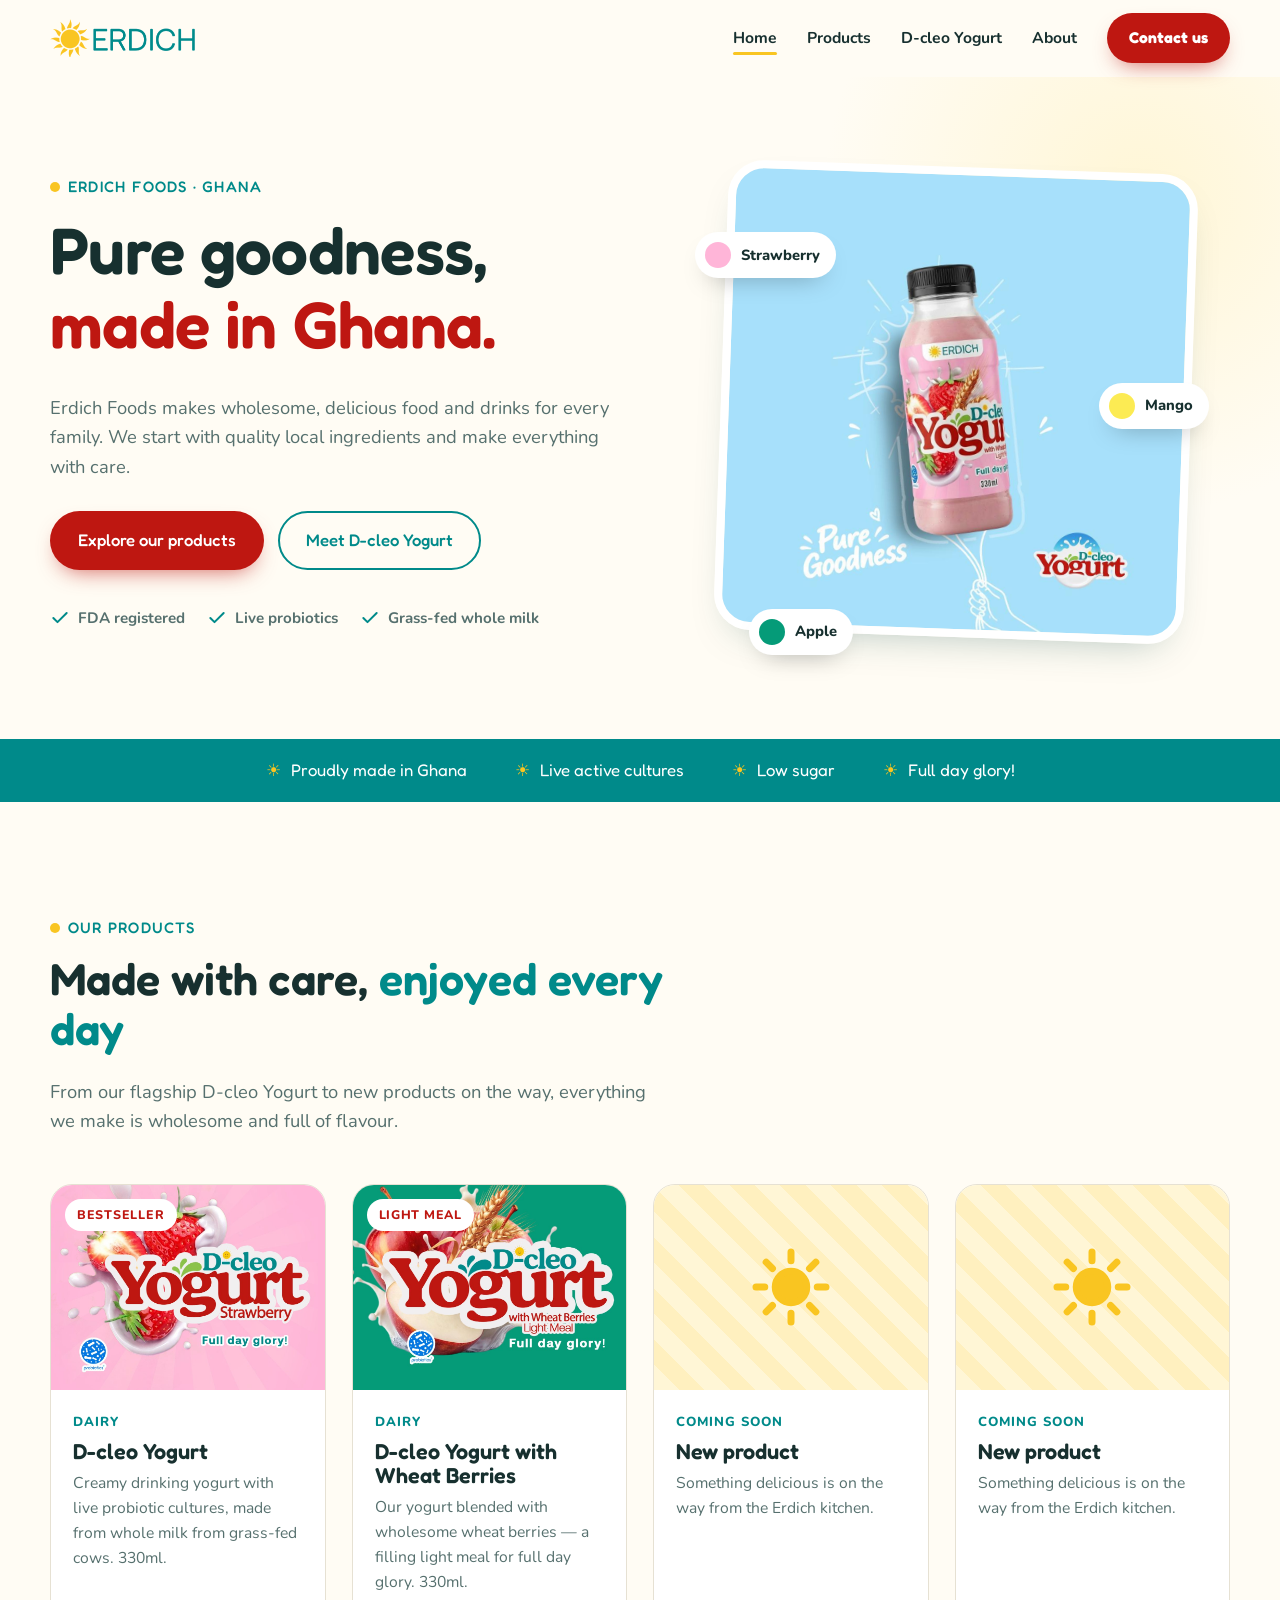
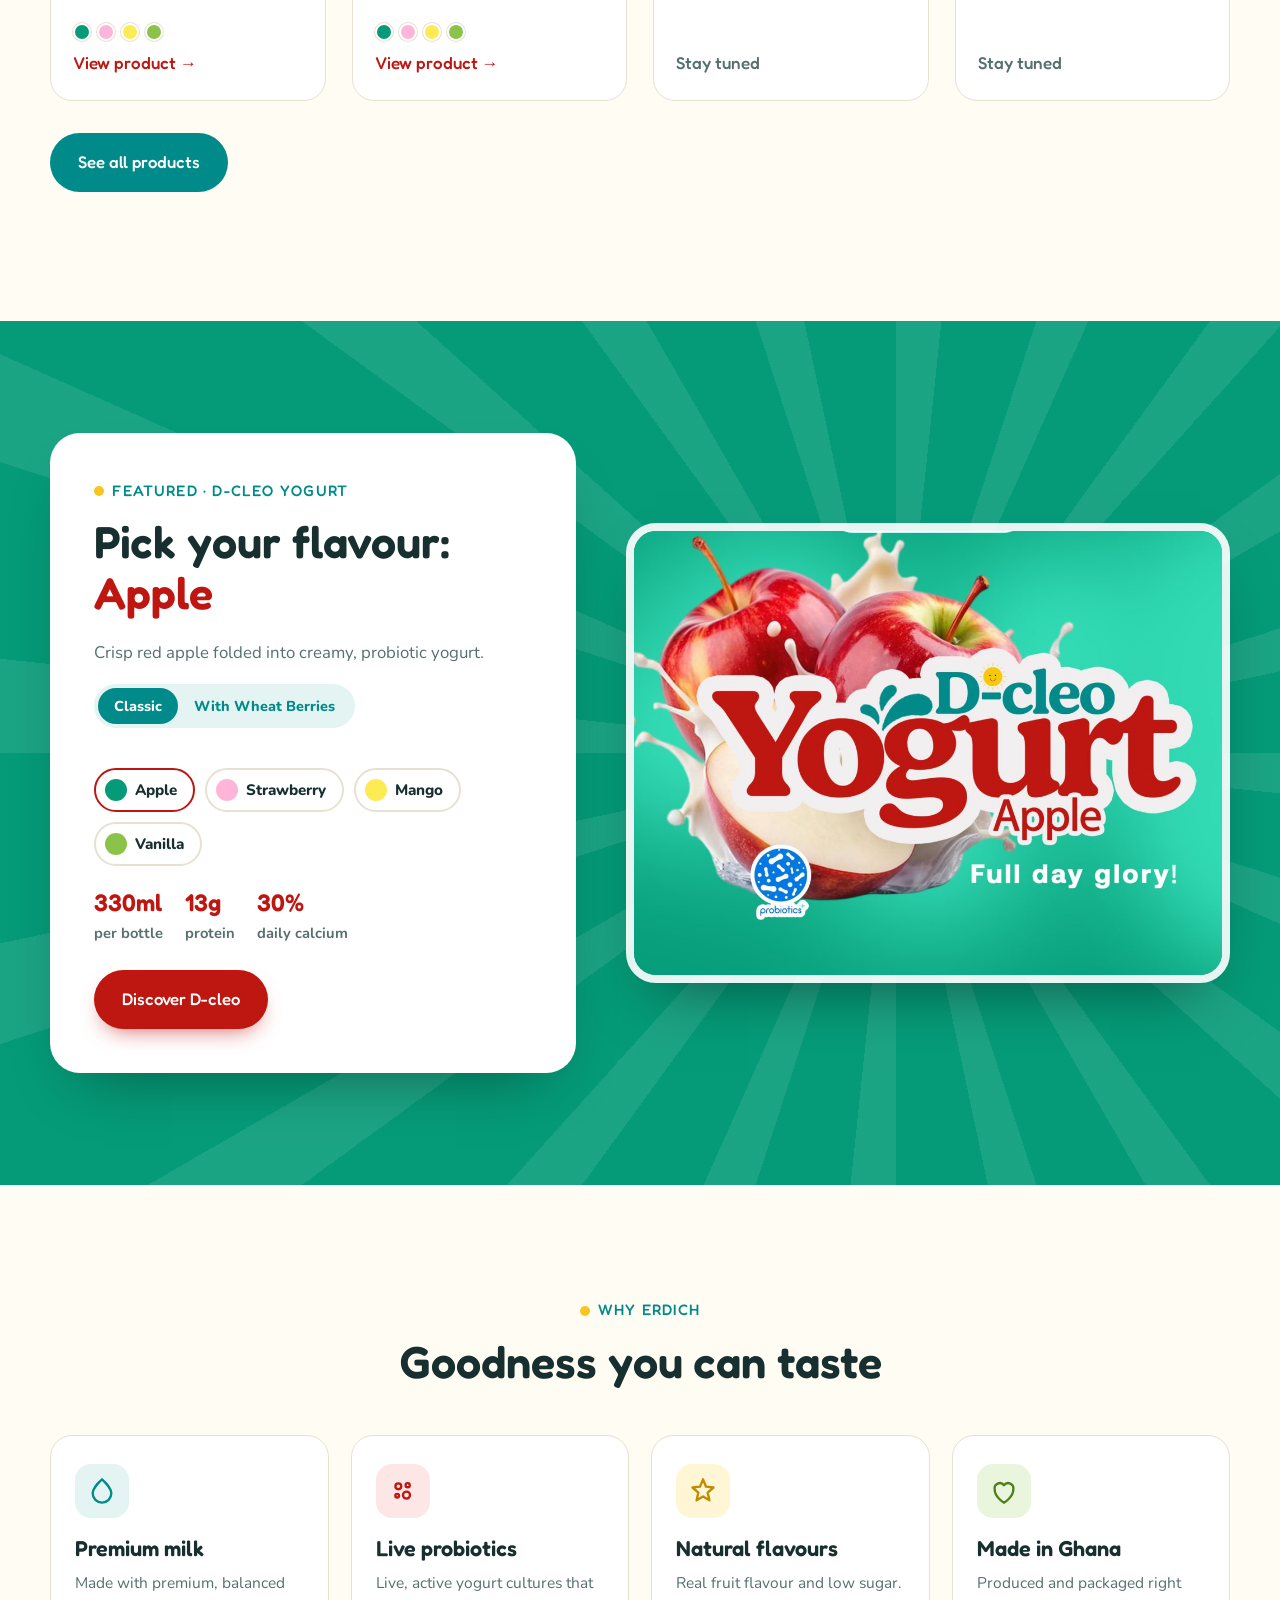
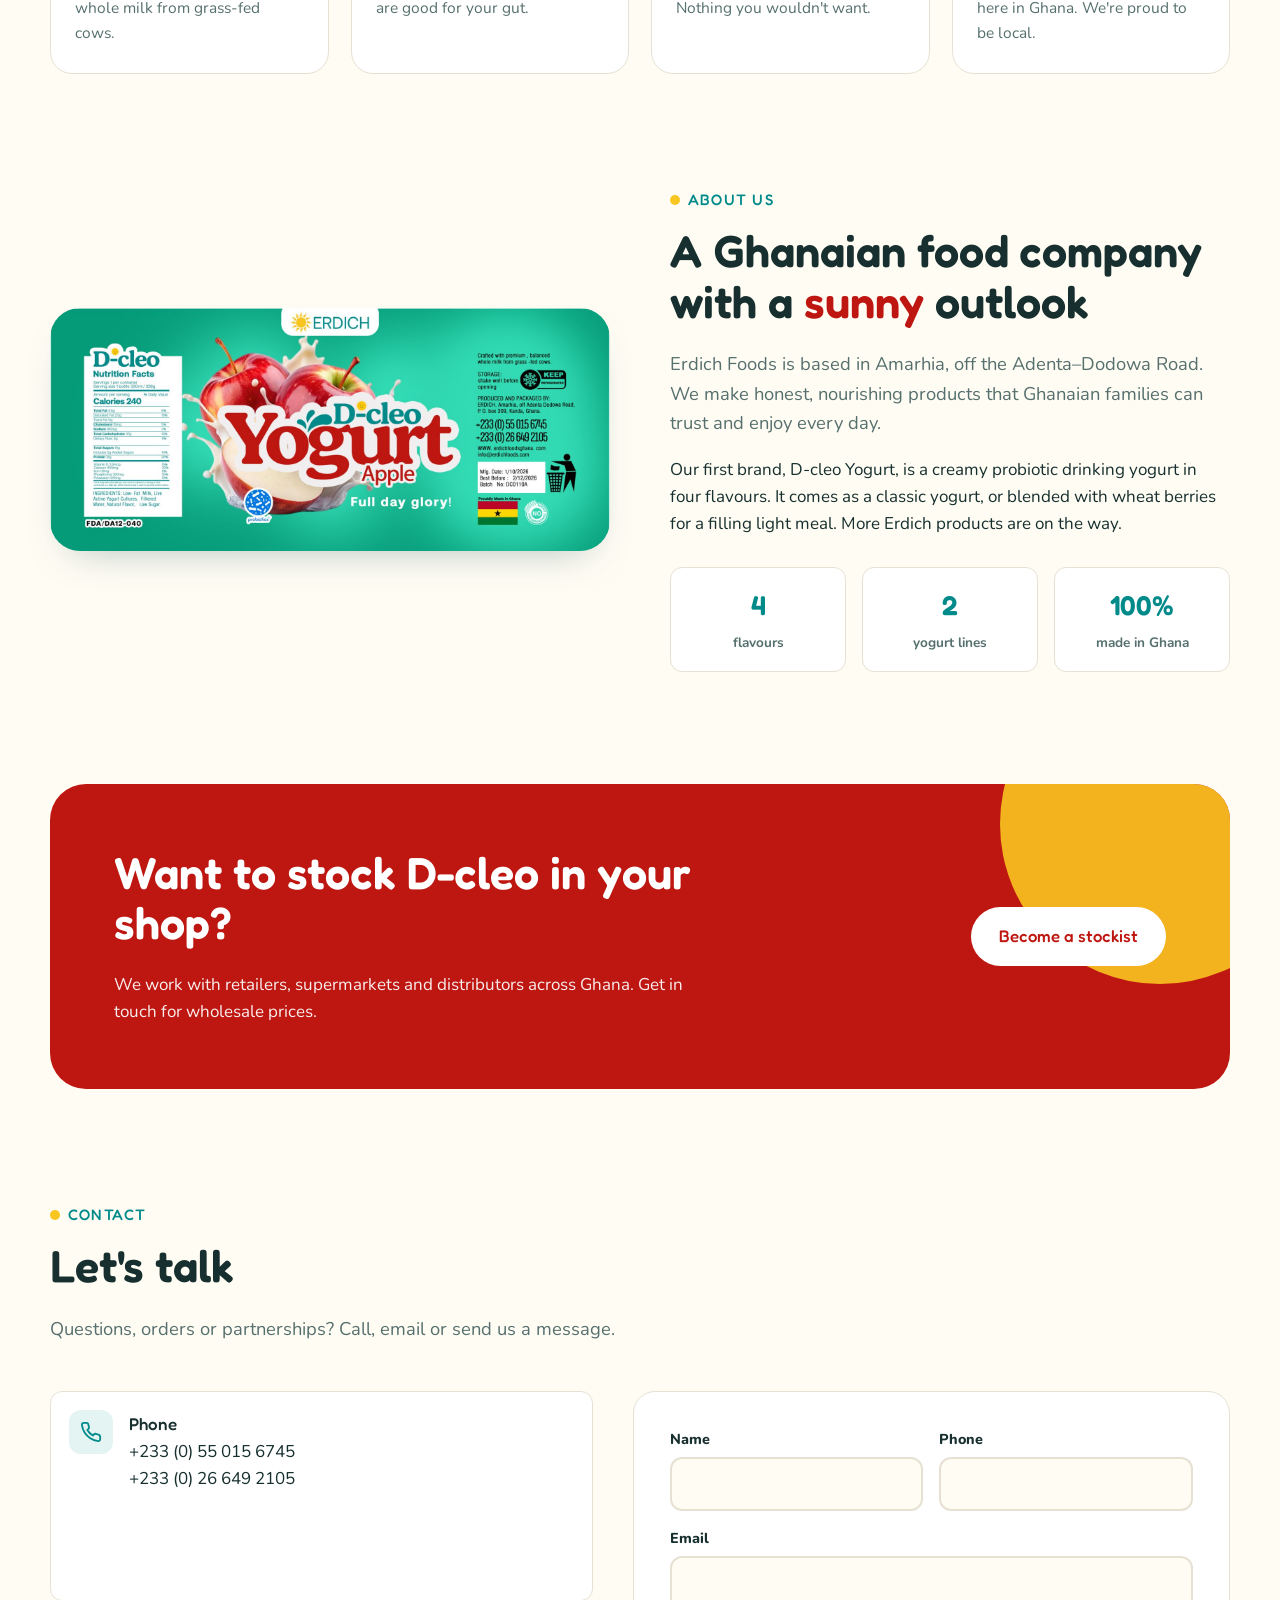
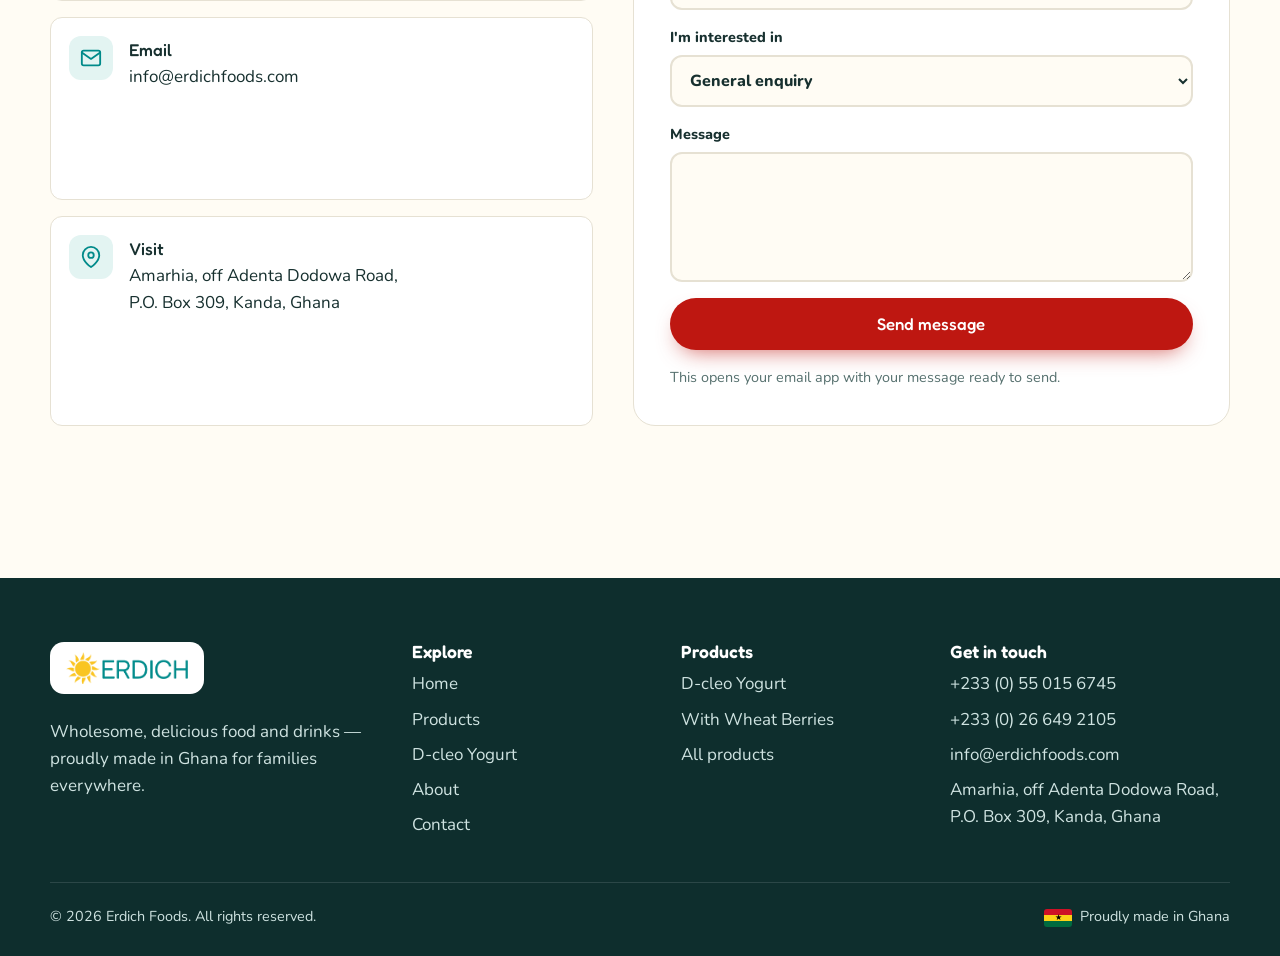
==== index.html @ 7f479729 "Add Erdich Foods website with D-cleo Yogurt product pages Static site (home, products, D-cleo Yogurt" ====
<!doctype html>
<html lang="en">
<head>
  <meta charset="utf-8">
  <meta name="viewport" content="width=device-width, initial-scale=1">
  <title>Erdich Foods — Pure Goodness, Made in Ghana</title>
  <meta name="description" content="Erdich Foods makes wholesome food and drinks in Ghana, including D-cleo Yogurt — creamy probiotic yogurt in Apple, Strawberry, Mango and Vanilla.">
  <meta name="theme-color" content="#008A8A">
  <link rel="icon" href="assets/img/erdich-logo.png">
  <link rel="preconnect" href="https://fonts.googleapis.com">
  <link rel="preconnect" href="https://fonts.gstatic.com" crossorigin>
  <link href="https://fonts.googleapis.com/css2?family=Fredoka:wght@500;600&family=Nunito:wght@400;700;800&display=swap" rel="stylesheet">
  <link rel="stylesheet" href="assets/css/styles.css">
</head>
<body data-page="home">
  <header data-header></header>

  <main>
    <!-- Hero -->
    <section class="hero">
      <div class="container hero-grid">
        <div>
          <span class="eyebrow">Erdich Foods · Ghana</span>
          <h1>Pure goodness,<br><span class="accent">made in Ghana.</span></h1>
          <p class="lead">Erdich Foods makes wholesome, delicious food and drinks for every family. We start with quality local ingredients and make everything with care.</p>
          <div class="hero-actions">
            <a class="btn btn-primary" href="products.html">Explore our products</a>
            <a class="btn btn-outline" href="dcleo-yogurt.html">Meet D-cleo Yogurt</a>
          </div>
          <div class="hero-badges">
            <span><svg viewBox="0 0 24 24" fill="none" stroke="currentColor" stroke-width="2.4" stroke-linecap="round" stroke-linejoin="round"><path d="M20 6L9 17l-5-5"/></svg>FDA registered</span>
            <span><svg viewBox="0 0 24 24" fill="none" stroke="currentColor" stroke-width="2.4" stroke-linecap="round" stroke-linejoin="round"><path d="M20 6L9 17l-5-5"/></svg>Live probiotics</span>
            <span><svg viewBox="0 0 24 24" fill="none" stroke="currentColor" stroke-width="2.4" stroke-linecap="round" stroke-linejoin="round"><path d="M20 6L9 17l-5-5"/></svg>Grass-fed whole milk</span>
          </div>
        </div>
        <div class="hero-visual">
          <div class="frame"><img src="assets/img/dcleo-banner.jpg" alt="A bottle of D-cleo strawberry yogurt with wheat berries on a sky-blue background with the words Pure Goodness" width="1080" height="1080"></div>
          <span class="chip c1"><i style="background:var(--flavor-strawberry)"></i>Strawberry</span>
          <span class="chip c2"><i style="background:var(--flavor-mango)"></i>Mango</span>
          <span class="chip c3"><i style="background:var(--flavor-apple)"></i>Apple</span>
        </div>
      </div>
    </section>

    <div class="strip">
      <div class="container strip-inner">
        <span>Proudly made in Ghana</span>
        <span>Live active cultures</span>
        <span>Low sugar</span>
        <span>Full day glory!</span>
      </div>
    </div>

    <!-- Products -->
    <section class="section" id="products">
      <div class="container">
        <div class="section-head reveal">
          <span class="eyebrow">Our products</span>
          <h2>Made with care, <span class="text-teal">enjoyed every day</span></h2>
          <p class="lead">From our flagship D-cleo Yogurt to new products on the way, everything we make is wholesome and full of flavour.</p>
        </div>
        <div class="product-grid reveal" data-products data-limit="4"></div>
        <p style="margin-top:32px"><a class="btn btn-teal" href="products.html">See all products</a></p>
      </div>
    </section>

    <!-- D-cleo flavour showcase -->
    <section class="section showcase" id="showcase" data-showcase>
      <div class="container showcase-grid">
        <div class="showcase-card reveal">
          <span class="eyebrow">Featured · D-cleo Yogurt</span>
          <h2>Pick your flavour: <span class="text-red" data-flavor-name>Apple</span></h2>
          <p class="lead" data-flavor-note></p>
          <div class="toggle" role="group" aria-label="Product line">
            <button data-line="classic" aria-pressed="true">Classic</button>
            <button data-line="wheat" aria-pressed="false">With Wheat Berries</button>
          </div>
          <div class="flavor-tabs" data-flavor-tabs role="group" aria-label="Flavour"></div>
          <div class="mini-facts">
            <div><strong>330ml</strong>per bottle</div>
            <div><strong>13g</strong>protein</div>
            <div><strong>30%</strong>daily calcium</div>
          </div>
          <a class="btn btn-primary" href="dcleo-yogurt.html">Discover D-cleo</a>
        </div>
        <div class="showcase-img reveal">
          <img data-showcase-img src="assets/img/yogurt-apple.jpg" alt="D-cleo Yogurt — Apple" width="1050" height="792">
        </div>
      </div>
    </section>

    <!-- Why Erdich -->
    <section class="section">
      <div class="container">
        <div class="section-head center reveal">
          <span class="eyebrow">Why Erdich</span>
          <h2>Goodness you can taste</h2>
        </div>
        <div class="features reveal">
          <div class="feature">
            <div class="icon"><svg viewBox="0 0 24 24" fill="none" stroke="currentColor" stroke-width="2" stroke-linecap="round" stroke-linejoin="round"><path d="M12 22c4.4 0 8-3.6 8-8 0-5-8-12-8-12S4 9 4 14c0 4.4 3.6 8 8 8z"/></svg></div>
            <h3>Premium milk</h3>
            <p>Made with premium, balanced whole milk from grass-fed cows.</p>
          </div>
          <div class="feature">
            <div class="icon"><svg viewBox="0 0 24 24" fill="none" stroke="currentColor" stroke-width="2" stroke-linecap="round" stroke-linejoin="round"><circle cx="8" cy="8" r="2.5"/><circle cx="16" cy="7" r="1.8"/><circle cx="15" cy="15.5" r="3"/><circle cx="7" cy="16" r="1.6"/></svg></div>
            <h3>Live probiotics</h3>
            <p>Live, active yogurt cultures that are good for your gut.</p>
          </div>
          <div class="feature">
            <div class="icon"><svg viewBox="0 0 24 24" fill="none" stroke="currentColor" stroke-width="2" stroke-linecap="round" stroke-linejoin="round"><path d="M12 2l2.6 6.3L21 9l-5 4.4L17.5 20 12 16.7 6.5 20 8 13.4 3 9l6.4-.7z"/></svg></div>
            <h3>Natural flavours</h3>
            <p>Real fruit flavour and low sugar. Nothing you wouldn't want.</p>
          </div>
          <div class="feature">
            <div class="icon"><svg viewBox="0 0 24 24" fill="none" stroke="currentColor" stroke-width="2" stroke-linecap="round" stroke-linejoin="round"><path d="M12 22s-8-4.5-8-11.5A4.5 4.5 0 0 1 12 7a4.5 4.5 0 0 1 8 3.5C20 17.5 12 22 12 22z"/></svg></div>
            <h3>Made in Ghana</h3>
            <p>Produced and packaged right here in Ghana. We're proud to be local.</p>
          </div>
        </div>
      </div>
    </section>

    <!-- About -->
    <section class="section" id="about" style="padding-top:0">
      <div class="container about-grid">
        <div class="about-img reveal"><img src="assets/img/label-apple.jpg" alt="The full D-cleo Apple Yogurt bottle label" loading="lazy"></div>
        <div class="reveal">
          <span class="eyebrow">About us</span>
          <h2>A Ghanaian food company with a <span class="text-red">sunny</span> outlook</h2>
          <p class="lead">Erdich Foods is based in Amarhia, off the Adenta–Dodowa Road. We make honest, nourishing products that Ghanaian families can trust and enjoy every day.</p>
          <p>Our first brand, D-cleo Yogurt, is a creamy probiotic drinking yogurt in four flavours. It comes as a classic yogurt, or blended with wheat berries for a filling light meal. More Erdich products are on the way.</p>
          <div class="stats">
            <div class="stat"><strong>4</strong><span>flavours</span></div>
            <div class="stat"><strong>2</strong><span>yogurt lines</span></div>
            <div class="stat"><strong>100%</strong><span>made in Ghana</span></div>
          </div>
        </div>
      </div>
    </section>

    <!-- CTA -->
    <section class="container reveal">
      <div class="cta-band">
        <div>
          <h2>Want to stock D-cleo in your shop?</h2>
          <p>We work with retailers, supermarkets and distributors across Ghana. Get in touch for wholesale prices.</p>
        </div>
        <div class="actions">
          <a class="btn btn-white" href="#contact">Become a stockist</a>
        </div>
      </div>
    </section>

    <!-- Contact -->
    <section class="section" id="contact">
      <div class="container">
        <div class="section-head reveal">
          <span class="eyebrow">Contact</span>
          <h2>Let's talk</h2>
          <p class="lead">Questions, orders or partnerships? Call, email or send us a message.</p>
        </div>
        <div class="contact-grid">
          <ul class="contact-list reveal">
            <li>
              <span class="icon"><svg viewBox="0 0 24 24" fill="none" stroke="currentColor" stroke-width="2" stroke-linecap="round" stroke-linejoin="round"><path d="M22 16.9v3a2 2 0 0 1-2.2 2 19.8 19.8 0 0 1-8.6-3.1 19.5 19.5 0 0 1-6-6A19.8 19.8 0 0 1 2.1 4.2 2 2 0 0 1 4.1 2h3a2 2 0 0 1 2 1.7c.1.9.4 1.8.7 2.7a2 2 0 0 1-.5 2.1L8 9.8a16 16 0 0 0 6 6l1.3-1.3a2 2 0 0 1 2.1-.4c.9.3 1.8.6 2.7.7a2 2 0 0 1 1.7 2z"/></svg></span>
              <div><strong>Phone</strong><a href="tel:+233550156745">+233 (0) 55 015 6745</a><br><a href="tel:+233266492105">+233 (0) 26 649 2105</a></div>
            </li>
            <li>
              <span class="icon"><svg viewBox="0 0 24 24" fill="none" stroke="currentColor" stroke-width="2" stroke-linecap="round" stroke-linejoin="round"><rect x="2" y="4" width="20" height="16" rx="2"/><path d="M22 6l-10 7L2 6"/></svg></span>
              <div><strong>Email</strong><a href="mailto:info@erdichfoods.com">info@erdichfoods.com</a></div>
            </li>
            <li>
              <span class="icon"><svg viewBox="0 0 24 24" fill="none" stroke="currentColor" stroke-width="2" stroke-linecap="round" stroke-linejoin="round"><path d="M21 10c0 7-9 13-9 13s-9-6-9-13a9 9 0 0 1 18 0z"/><circle cx="12" cy="10" r="3"/></svg></span>
              <div><strong>Visit</strong><a href="https://www.google.com/maps/search/?api=1&query=Amarhia+Adenta+Dodowa+Road+Ghana" target="_blank" rel="noopener">Amarhia, off Adenta Dodowa Road,<br>P.O. Box 309, Kanda, Ghana</a></div>
            </li>
          </ul>
          <form class="form reveal" data-contact-form>
            <div class="row">
              <label>Name<input name="name" required autocomplete="name"></label>
              <label>Phone<input name="phone" type="tel" autocomplete="tel"></label>
            </div>
            <label>Email<input name="email" type="email" required autocomplete="email"></label>
            <label>I'm interested in
              <select name="topic">
                <option>General enquiry</option>
                <option>Wholesale / becoming a stockist</option>
                <option>Distribution partnership</option>
                <option>Product feedback</option>
              </select>
            </label>
            <label>Message<textarea name="message" required></textarea></label>
            <button class="btn btn-primary" type="submit">Send message</button>
            <p class="form-note">This opens your email app with your message ready to send.</p>
          </form>
        </div>
      </div>
    </section>
  </main>

  <footer data-footer></footer>

  <script src="assets/js/products.js"></script>
  <script src="assets/js/main.js"></script>
</body>
</html>
---- assets/css/styles.css ----
@import url("brand-colors.css");

:root {
  --bg: #FFFCF4;
  --surface: #FFFFFF;
  --ink: #17302F;
  --muted: #56706E;
  --line: #E6E1D3;
  --teal-50: #E3F4F2;
  --sun-50: #FFF6D6;
  --radius: 22px;
  --radius-sm: 12px;
  --shadow: 0 18px 40px -22px rgba(0, 70, 70, .35);
  --max: 1180px;
  --font-head: "Fredoka", "Trebuchet MS", sans-serif;
  --font-body: "Nunito", "Segoe UI", sans-serif;
}

*, *::before, *::after { box-sizing: border-box; }
html { scroll-behavior: smooth; }
body {
  margin: 0;
  background: var(--bg);
  color: var(--ink);
  font-family: var(--font-body);
  font-size: 17px;
  line-height: 1.6;
  -webkit-font-smoothing: antialiased;
}
img { max-width: 100%; height: auto; display: block; }
main { overflow-x: clip; }
a { color: var(--brand-teal); }
h1, h2, h3, h4 { font-family: var(--font-head); line-height: 1.12; margin: 0 0 .5em; font-weight: 600; }
h1 { font-size: clamp(2.4rem, 5.5vw, 4.1rem); letter-spacing: -.01em; }
h2 { font-size: clamp(1.9rem, 3.6vw, 2.8rem); }
h3 { font-size: 1.35rem; }
p { margin: 0 0 1em; }

.container { width: min(var(--max), 100% - 32px); margin-inline: auto; }
.section { padding: clamp(64px, 9vw, 112px) 0; }
.eyebrow {
  display: inline-flex; align-items: center; gap: 8px;
  font-family: var(--font-head); font-weight: 500; font-size: .95rem;
  color: var(--brand-teal); text-transform: uppercase; letter-spacing: .08em;
  margin-bottom: 14px;
}
.eyebrow::before { content: ""; width: 10px; height: 10px; border-radius: 50%; background: var(--brand-sun); }
.lead { font-size: 1.15rem; color: var(--muted); max-width: 56ch; }
.text-red { color: var(--brand-red); }
.text-teal { color: var(--brand-teal); }
.section-head { max-width: 680px; margin-bottom: 48px; }
.section-head.center { margin-inline: auto; text-align: center; }
.section-head.center .lead { margin-inline: auto; }

/* Buttons */
.btn {
  display: inline-flex; align-items: center; justify-content: center; gap: 8px;
  padding: 14px 26px; border-radius: 999px; border: 2px solid transparent;
  font-family: var(--font-head); font-weight: 500; font-size: 1.05rem;
  text-decoration: none; cursor: pointer; transition: transform .15s ease, background .2s, box-shadow .2s;
}
.btn:hover { transform: translateY(-2px); }
.btn-primary { background: var(--brand-red); color: #fff; box-shadow: 0 10px 22px -10px rgba(190, 23, 17, .7); }
.btn-primary:hover { background: var(--brand-red-dark); }
.btn-teal { background: var(--brand-teal); color: #fff; }
.btn-outline { border-color: currentColor; color: var(--brand-teal); background: transparent; }
.btn-white { background: #fff; color: var(--brand-red); }

/* Header */
.site-header {
  position: sticky; top: 0; z-index: 50;
  background: rgba(255, 252, 244, .9); backdrop-filter: blur(10px);
  border-bottom: 1px solid transparent; transition: border-color .2s;
}
.site-header.scrolled { border-bottom-color: var(--line); }
.nav { display: flex; align-items: center; justify-content: space-between; height: 76px; gap: 24px; }
.logo img { height: 38px; width: auto; }
.nav-links { display: flex; align-items: center; gap: 30px; list-style: none; margin: 0; padding: 0; }
.nav-links a { color: var(--ink); text-decoration: none; font-weight: 700; font-size: .98rem; position: relative; }
.nav-links a:not(.btn)::after {
  content: ""; position: absolute; left: 0; right: 0; bottom: -6px; height: 3px; border-radius: 3px;
  background: var(--brand-sun); transform: scaleX(0); transition: transform .2s;
}
.nav-links a:not(.btn):hover::after, .nav-links a[aria-current="page"]::after { transform: scaleX(1); }
.nav-links .btn { padding: 10px 20px; font-size: .98rem; color: #fff; }
.nav-toggle { display: none; background: none; border: 0; padding: 8px; cursor: pointer; color: var(--ink); }
.nav-toggle svg { width: 28px; height: 28px; }

@media (max-width: 860px) {
  .nav-toggle { display: block; }
  .nav-links {
    position: absolute; top: 76px; left: 0; right: 0; flex-direction: column; align-items: stretch; gap: 0;
    background: var(--bg); border-bottom: 1px solid var(--line); padding: 8px 16px 20px;
    display: none;
  }
  .nav-links.open { display: flex; }
  .nav-links li a:not(.btn) { display: block; padding: 14px 4px; border-bottom: 1px solid var(--line); }
  .nav-links li a:not(.btn)::after { display: none; }
  .nav-links .btn { margin-top: 16px; width: 100%; }
}

/* Hero */
.hero { position: relative; overflow: hidden; padding: clamp(40px, 7vw, 90px) 0 clamp(60px, 8vw, 110px); }
.hero::before {
  content: ""; position: absolute; width: 640px; height: 640px; right: -180px; top: -200px; border-radius: 50%;
  background: radial-gradient(circle, var(--sun-50) 0%, rgba(255, 246, 214, 0) 70%); z-index: -1;
}
.hero-grid { display: grid; grid-template-columns: 1.05fr 1fr; gap: 56px; align-items: center; }
.hero h1 .accent { color: var(--brand-red); }
.hero-actions { display: flex; flex-wrap: wrap; gap: 14px; margin-top: 30px; }
.hero-badges { display: flex; flex-wrap: wrap; gap: 10px 22px; margin-top: 36px; color: var(--muted); font-weight: 700; font-size: .95rem; }
.hero-badges span { display: inline-flex; align-items: center; gap: 8px; }
.hero-badges svg { width: 20px; height: 20px; color: var(--brand-teal); }
.hero-visual { position: relative; width: min(100%, 470px); justify-self: center; }
.hero-visual .frame {
  border-radius: 36px; overflow: hidden; box-shadow: var(--shadow); transform: rotate(2deg);
  border: 8px solid #fff;
}
.chip {
  position: absolute; background: #fff; border-radius: 999px; padding: 10px 16px 10px 10px;
  display: inline-flex; align-items: center; gap: 10px; font-weight: 800; font-size: .92rem;
  box-shadow: 0 12px 26px -14px rgba(0, 0, 0, .35);
  animation: float 5s ease-in-out infinite;
}
.chip i { width: 26px; height: 26px; border-radius: 50%; display: block; }
.chip.c1 { left: -26px; top: 14%; }
.chip.c2 { right: -18px; top: 46%; animation-delay: -1.5s; }
.chip.c3 { left: 6%; bottom: -18px; animation-delay: -3s; }
@keyframes float { 50% { transform: translateY(-8px); } }

@media (max-width: 900px) {
  .hero-grid { grid-template-columns: 1fr; }
  .chip.c1 { left: -6px; }
  .chip.c2 { right: -6px; }
}

/* Trust strip */
.strip { background: var(--brand-teal); color: #fff; padding: 18px 0; overflow: hidden; }
.strip-inner { display: flex; gap: 48px; justify-content: center; flex-wrap: wrap; font-family: var(--font-head); font-size: 1.05rem; }
.strip-inner span { display: inline-flex; align-items: center; gap: 10px; }
.strip-inner span::before { content: "☀"; color: var(--brand-sun); }

/* Product cards */
.product-grid { display: grid; grid-template-columns: repeat(auto-fill, minmax(270px, 1fr)); gap: 26px; }
.product-card {
  background: var(--surface); border-radius: var(--radius); overflow: hidden; border: 1px solid var(--line);
  display: flex; flex-direction: column; transition: transform .2s, box-shadow .2s; text-decoration: none; color: inherit;
}
.product-card:hover { transform: translateY(-4px); box-shadow: var(--shadow); }
.product-card .media { aspect-ratio: 4 / 3; overflow: hidden; background: var(--card-bg, var(--teal-50)); position: relative; }
.product-card .media img { width: 100%; height: 100%; object-fit: cover; transition: transform .4s; }
.product-card:hover .media img { transform: scale(1.04); }
.product-card .body { padding: 22px 22px 24px; display: flex; flex-direction: column; flex: 1; }
.product-card .cat { font-size: .82rem; font-weight: 800; color: var(--brand-teal); text-transform: uppercase; letter-spacing: .08em; }
.product-card h3 { margin: 6px 0 8px; }
.product-card p { color: var(--muted); font-size: .98rem; flex: 1; }
.product-card .more { font-family: var(--font-head); font-weight: 500; color: var(--brand-red); margin-top: 8px; }
.badge {
  position: absolute; top: 14px; left: 14px; background: #fff; color: var(--brand-red);
  font-weight: 800; font-size: .78rem; padding: 6px 12px; border-radius: 999px; text-transform: uppercase; letter-spacing: .06em;
}
.product-card.placeholder .media {
  display: grid; place-items: center;
  background: repeating-linear-gradient(45deg, var(--sun-50) 0 18px, #FFF0BF 18px 36px);
}
.product-card.placeholder .media svg { width: 84px; height: 84px; color: var(--brand-sun); }
.product-card.placeholder .more { color: var(--muted); }
.swatches { display: flex; gap: 6px; margin-top: 12px; }
.swatches i { width: 18px; height: 18px; border-radius: 50%; border: 2px solid #fff; box-shadow: 0 0 0 1px var(--line); }

/* Filter pills */
.filters { display: flex; flex-wrap: wrap; gap: 10px; margin-bottom: 34px; }
.filter {
  border: 2px solid var(--line); background: var(--surface); padding: 9px 18px; border-radius: 999px;
  font: 700 .95rem var(--font-body); color: var(--ink); cursor: pointer; transition: all .15s;
}
.filter:hover { border-color: var(--brand-teal); }
.filter.active { background: var(--brand-teal); border-color: var(--brand-teal); color: #fff; }

/* Flavor showcase */
.showcase {
  --flavor: var(--flavor-apple);
  background: var(--flavor); transition: background .5s ease; position: relative; overflow: hidden;
}
.showcase::after {
  content: ""; position: absolute; inset: 0; pointer-events: none;
  background: repeating-conic-gradient(from 0deg at 70% 50%, rgba(255, 255, 255, .09) 0 6deg, transparent 6deg 18deg);
}
.showcase .container { position: relative; z-index: 1; }
.showcase-grid { display: grid; grid-template-columns: 1fr 1.15fr; gap: 50px; align-items: center; }
.showcase-card {
  background: #fff; border-radius: 30px; padding: clamp(26px, 4vw, 44px); box-shadow: 0 30px 60px -30px rgba(0, 0, 0, .4);
}
.showcase-card .lead { font-size: 1.05rem; }
.flavor-tabs { display: flex; flex-wrap: wrap; gap: 10px; margin: 22px 0 18px; }
.flavor-tab {
  display: inline-flex; align-items: center; gap: 8px; padding: 9px 16px 9px 9px; border-radius: 999px;
  border: 2px solid var(--line); background: #fff; font: 800 .95rem var(--font-body); cursor: pointer; color: var(--ink);
  transition: border-color .15s, transform .15s;
}
.flavor-tab i { width: 22px; height: 22px; border-radius: 50%; display: block; }
.flavor-tab:hover { transform: translateY(-1px); }
.flavor-tab[aria-pressed="true"] { border-color: var(--brand-red); }
.toggle { display: inline-flex; background: var(--teal-50); border-radius: 999px; padding: 4px; margin-bottom: 18px; }
.toggle button {
  border: 0; background: transparent; padding: 8px 16px; border-radius: 999px; cursor: pointer;
  font: 800 .9rem var(--font-body); color: var(--brand-teal);
}
.toggle button[aria-pressed="true"] { background: var(--brand-teal); color: #fff; }
.showcase-img { border-radius: 30px; overflow: hidden; border: 8px solid rgba(255, 255, 255, .9); box-shadow: 0 30px 60px -30px rgba(0, 0, 0, .5); }
.showcase-img img { width: 100%; aspect-ratio: 350 / 264; object-fit: cover; transition: opacity .25s; }
.showcase-img img.fading { opacity: 0; }
.mini-facts { display: flex; gap: 22px; flex-wrap: wrap; margin: 6px 0 24px; }
.mini-facts div { font-weight: 700; color: var(--muted); font-size: .92rem; }
.mini-facts strong { display: block; font-family: var(--font-head); font-size: 1.5rem; color: var(--brand-red); font-weight: 600; }
@media (max-width: 900px) { .showcase-grid { grid-template-columns: 1fr; } .showcase-img { order: -1; } }

/* Features */
.features { display: grid; grid-template-columns: repeat(4, 1fr); gap: 22px; }
.feature { background: var(--surface); border: 1px solid var(--line); border-radius: var(--radius); padding: 28px 24px; }
.feature .icon {
  width: 54px; height: 54px; border-radius: 16px; display: grid; place-items: center; margin-bottom: 18px;
  background: var(--teal-50); color: var(--brand-teal);
}
.feature:nth-child(2) .icon { background: #FDE7E6; color: var(--brand-red); }
.feature:nth-child(3) .icon { background: var(--sun-50); color: #C08B00; }
.feature:nth-child(4) .icon { background: #EAF5DD; color: #4E7F1B; }
.feature .icon svg { width: 28px; height: 28px; }
.feature p { color: var(--muted); font-size: .97rem; margin: 0; }
@media (max-width: 980px) { .features { grid-template-columns: repeat(2, 1fr); } }
@media (max-width: 560px) { .features { grid-template-columns: 1fr; } }

/* About */
.about-grid { display: grid; grid-template-columns: 1fr 1fr; gap: 60px; align-items: center; }
.about-img { border-radius: 30px; overflow: hidden; box-shadow: var(--shadow); }
.stats { display: grid; grid-template-columns: repeat(3, 1fr); gap: 16px; margin-top: 30px; }
.stat { background: var(--surface); border: 1px solid var(--line); border-radius: var(--radius-sm); padding: 16px; text-align: center; }
.stat strong { display: block; font-family: var(--font-head); font-size: 1.7rem; color: var(--brand-teal); font-weight: 600; }
.stat span { font-size: .85rem; color: var(--muted); font-weight: 700; }
@media (max-width: 900px) { .about-grid { grid-template-columns: 1fr; } }

/* CTA band */
.cta-band {
  background: var(--brand-red); color: #fff; border-radius: 36px; padding: clamp(36px, 6vw, 64px);
  display: grid; grid-template-columns: 1.4fr 1fr; gap: 30px; align-items: center; position: relative; overflow: hidden;
}
.cta-band::after {
  content: ""; position: absolute; width: 320px; height: 320px; border-radius: 50%; right: -90px; top: -120px;
  background: var(--brand-sun); opacity: .9;
}
.cta-band > * { position: relative; z-index: 1; }
.cta-band p { opacity: .92; margin: 0; }
.cta-band .actions { display: flex; gap: 12px; flex-wrap: wrap; justify-content: flex-end; }
@media (max-width: 800px) { .cta-band { grid-template-columns: 1fr; } .cta-band .actions { justify-content: flex-start; } }

/* Contact */
.contact-grid { display: grid; grid-template-columns: 1fr 1.1fr; gap: 40px; }
.contact-list { list-style: none; padding: 0; margin: 0; display: grid; gap: 16px; }
.contact-list li { display: flex; gap: 16px; align-items: flex-start; background: var(--surface); border: 1px solid var(--line); border-radius: var(--radius-sm); padding: 18px; }
.contact-list .icon { flex: none; width: 44px; height: 44px; border-radius: 12px; background: var(--teal-50); color: var(--brand-teal); display: grid; place-items: center; }
.contact-list .icon svg { width: 22px; height: 22px; }
.contact-list strong { display: block; font-family: var(--font-head); font-weight: 500; }
.contact-list a { color: var(--ink); text-decoration: none; }
.contact-list a:hover { color: var(--brand-teal); }
.form { background: var(--surface); border: 1px solid var(--line); border-radius: var(--radius); padding: clamp(22px, 4vw, 36px); display: grid; gap: 16px; }
.form .row { display: grid; grid-template-columns: 1fr 1fr; gap: 16px; }
.form label { font-weight: 800; font-size: .9rem; display: grid; gap: 6px; }
.form input, .form select, .form textarea {
  font: inherit; font-size: 1rem; padding: 12px 14px; border-radius: 12px; border: 2px solid var(--line); background: var(--bg); color: var(--ink);
}
.form input:focus, .form select:focus, .form textarea:focus { outline: none; border-color: var(--brand-teal); }
.form textarea { min-height: 130px; resize: vertical; }
.form-note { font-size: .9rem; color: var(--muted); margin: 0; }
@media (max-width: 860px) { .contact-grid { grid-template-columns: 1fr; } }
@media (max-width: 520px) { .form .row { grid-template-columns: 1fr; } }

/* Page hero (inner pages) */
.page-hero { padding: clamp(48px, 7vw, 84px) 0 clamp(28px, 4vw, 40px); }
.breadcrumb { font-size: .9rem; font-weight: 700; color: var(--muted); margin-bottom: 14px; }
.breadcrumb a { color: var(--muted); }

/* Nutrition */
.nutrition-grid { display: grid; grid-template-columns: 1fr 1fr; gap: 40px; align-items: start; }
.nutrition {
  background: #fff; border: 3px solid var(--brand-teal); border-radius: 18px; padding: 24px; color: var(--brand-teal);
}
.nutrition h3 { font-size: 1.9rem; margin-bottom: 4px; }
.nutrition .serv { border-bottom: 8px solid var(--brand-teal); padding-bottom: 8px; margin-bottom: 8px; font-size: .95rem; }
.nutrition .cal { display: flex; justify-content: space-between; align-items: end; border-bottom: 4px solid var(--brand-teal); padding-bottom: 6px; }
.nutrition .cal strong { font-family: var(--font-head); font-size: 2rem; }
.nutrition table { width: 100%; border-collapse: collapse; font-size: .95rem; }
.nutrition td { padding: 6px 0; border-bottom: 1px solid #B9DDDB; }
.nutrition td:last-child { text-align: right; font-weight: 800; }
.nutrition td.indent { padding-left: 18px; }
.nutrition tr.thick td { border-bottom: 6px solid var(--brand-teal); }
.nutrition .fine { font-size: .78rem; margin: 10px 0 0; color: var(--muted); }
.info-cards { display: grid; gap: 16px; }
.info-card { background: var(--surface); border: 1px solid var(--line); border-radius: var(--radius-sm); padding: 20px 22px; }
.info-card h4 { color: var(--brand-red); font-size: 1.15rem; margin-bottom: 6px; }
.info-card p { margin: 0; color: var(--muted); }
@media (max-width: 860px) { .nutrition-grid { grid-template-columns: 1fr; } }

.flavor-grid { display: grid; grid-template-columns: repeat(4, 1fr); gap: 20px; }
@media (max-width: 980px) { .flavor-grid { grid-template-columns: repeat(2, 1fr); } }
@media (max-width: 520px) { .flavor-grid { grid-template-columns: 1fr; } }

/* Footer */
.site-footer { background: #0E2E2D; color: #CFE3E1; padding: 64px 0 28px; margin-top: 40px; }
.footer-grid { display: grid; grid-template-columns: 1.4fr 1fr 1fr 1.2fr; gap: 36px; }
.footer-logo { background: #fff; display: inline-block; padding: 10px 16px; border-radius: 14px; margin-bottom: 16px; }
.footer-logo img { height: 32px; }
.site-footer h4 { color: #fff; font-size: 1.1rem; }
.site-footer ul { list-style: none; padding: 0; margin: 0; display: grid; gap: 8px; }
.site-footer a { color: #CFE3E1; text-decoration: none; }
.site-footer a:hover { color: var(--brand-sun); }
.footer-bottom { border-top: 1px solid rgba(255, 255, 255, .12); margin-top: 44px; padding-top: 22px; display: flex; justify-content: space-between; flex-wrap: wrap; gap: 12px; font-size: .9rem; }
.ghana-flag { display: inline-flex; width: 28px; height: 18px; flex-direction: column; border-radius: 3px; overflow: hidden; vertical-align: middle; margin-right: 8px; position: relative; }
.ghana-flag i { flex: 1; }
.ghana-flag::after { content: "★"; position: absolute; inset: 0; display: grid; place-items: center; font-size: 8px; color: #000; line-height: 1; }
@media (max-width: 900px) { .footer-grid { grid-template-columns: 1fr 1fr; } }
@media (max-width: 520px) { .footer-grid { grid-template-columns: 1fr; } }

/* Reveal on scroll */
.reveal { opacity: 0; transform: translateY(18px); transition: opacity .6s ease, transform .6s ease; }
.reveal.in { opacity: 1; transform: none; }
@media (prefers-reduced-motion: reduce) {
  html { scroll-behavior: auto; }
  .reveal { opacity: 1; transform: none; }
  .chip { animation: none; }
}

.sr-only { position: absolute; width: 1px; height: 1px; overflow: hidden; clip: rect(0 0 0 0); white-space: nowrap; }
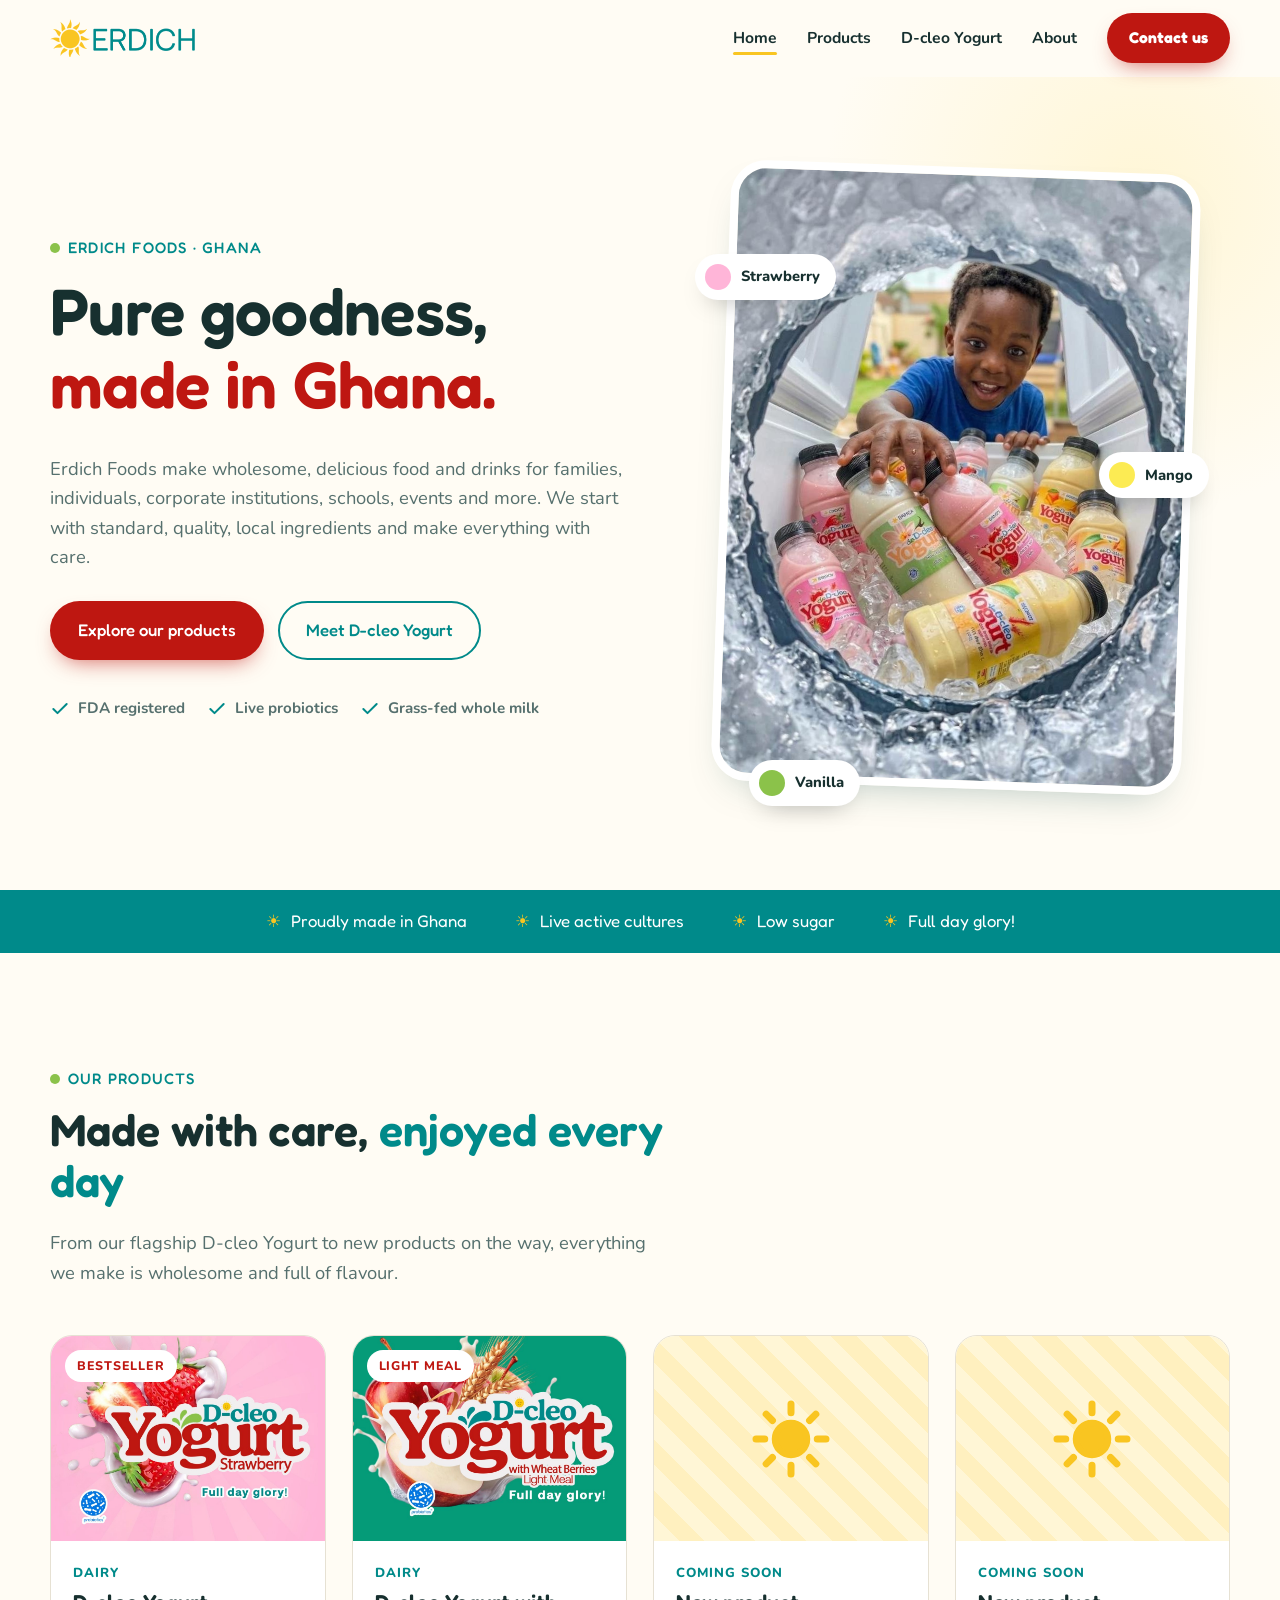
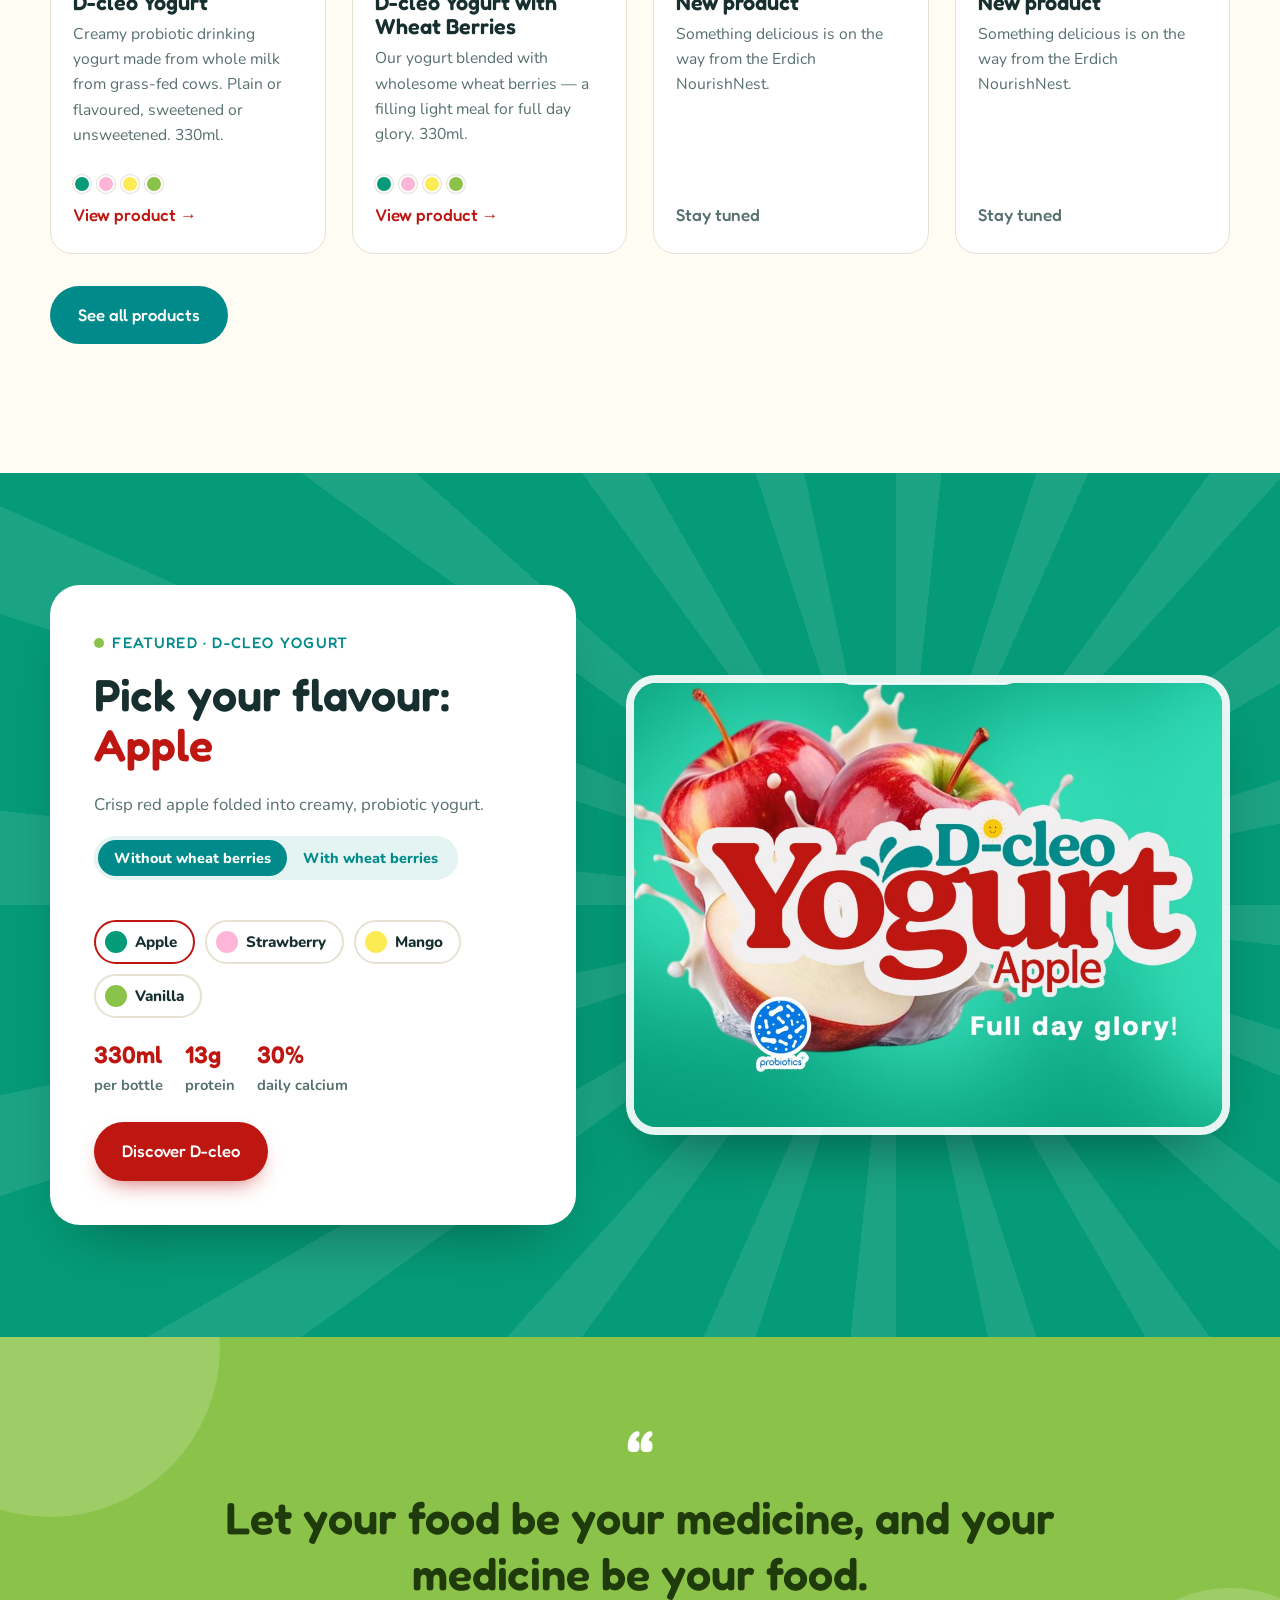
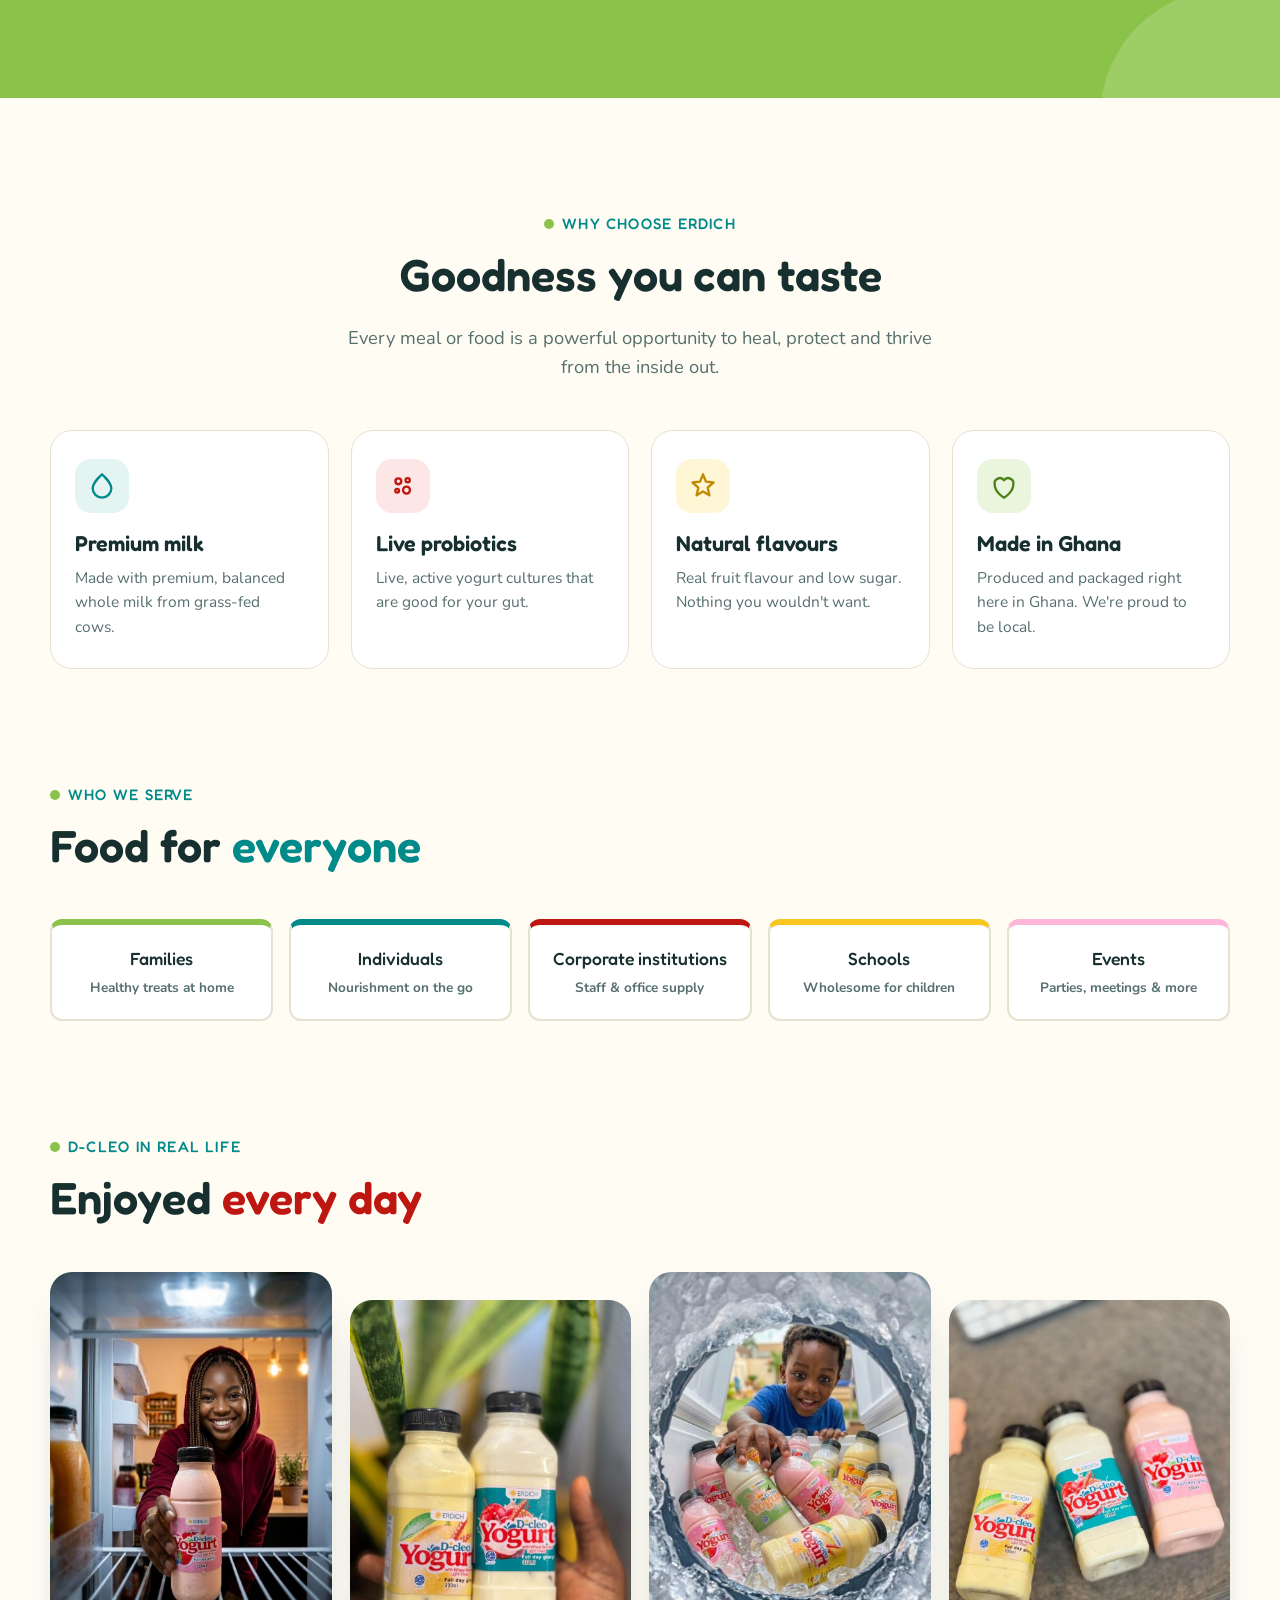
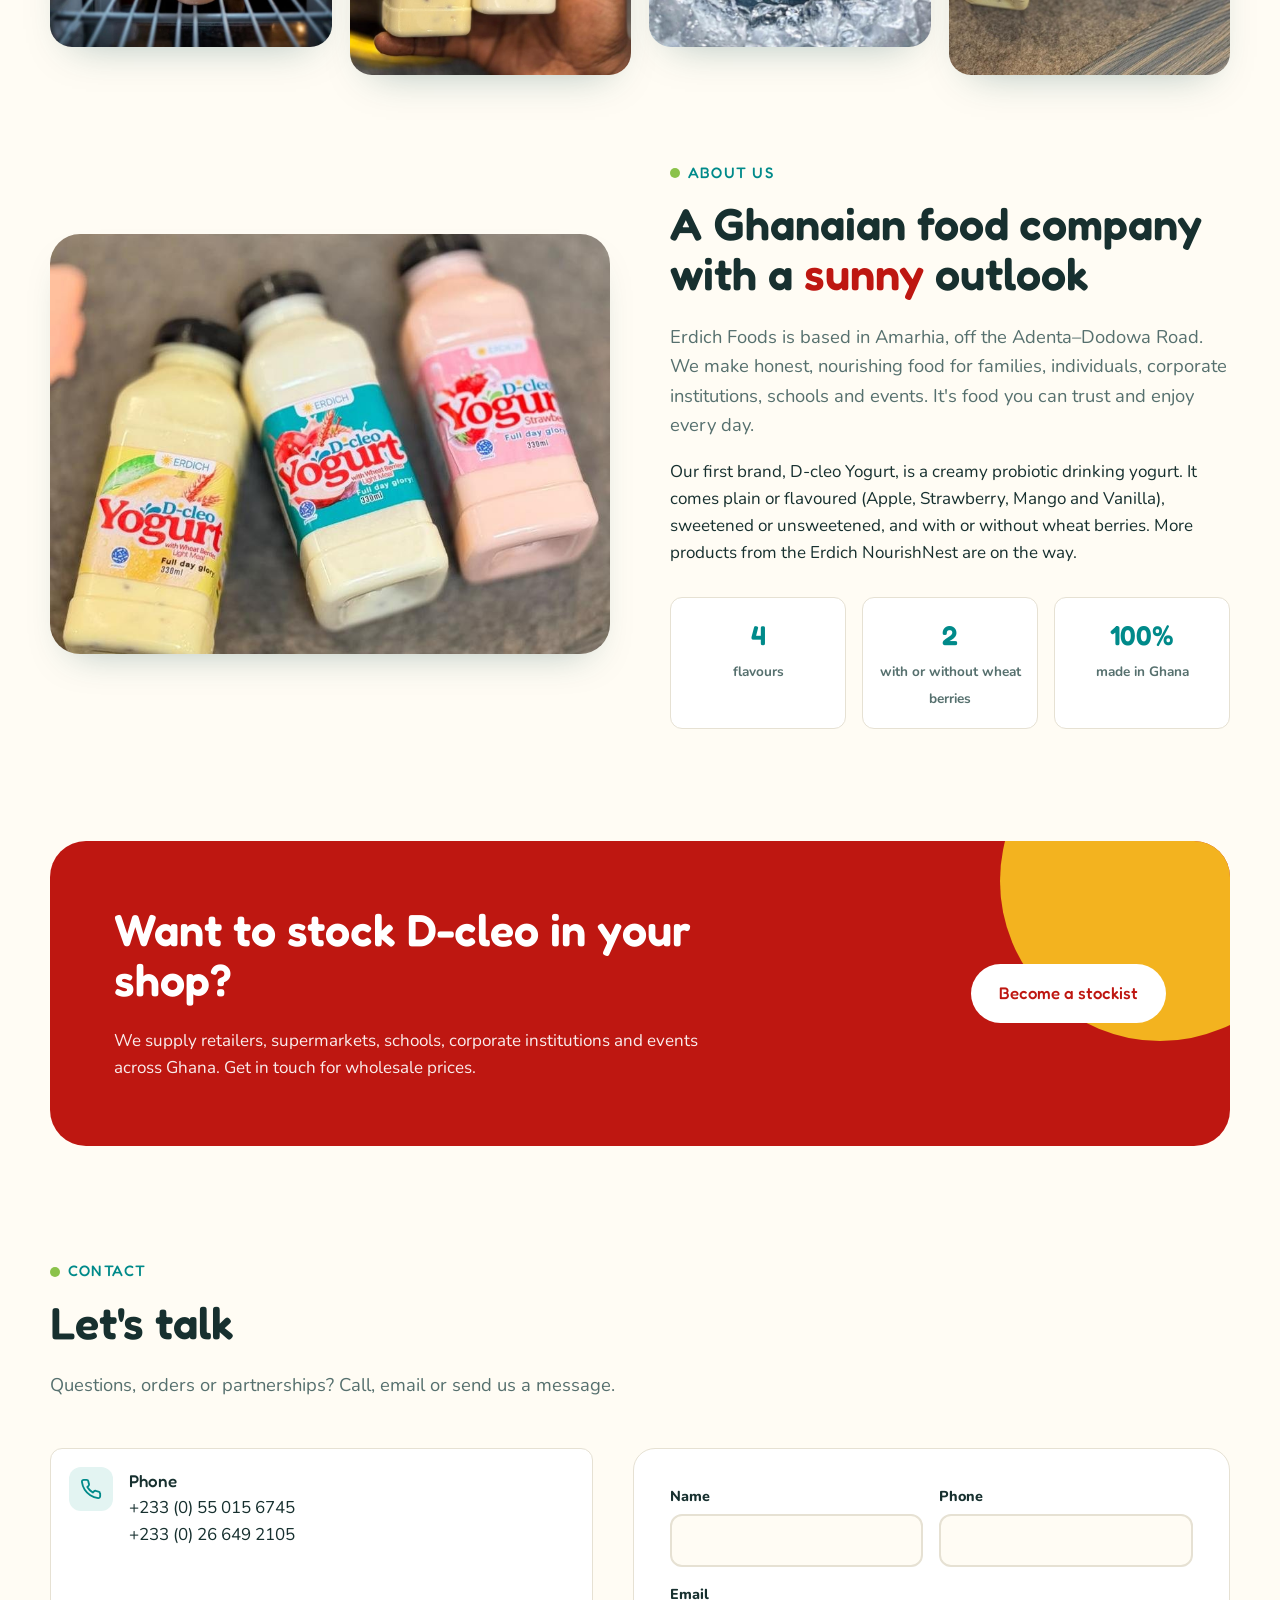
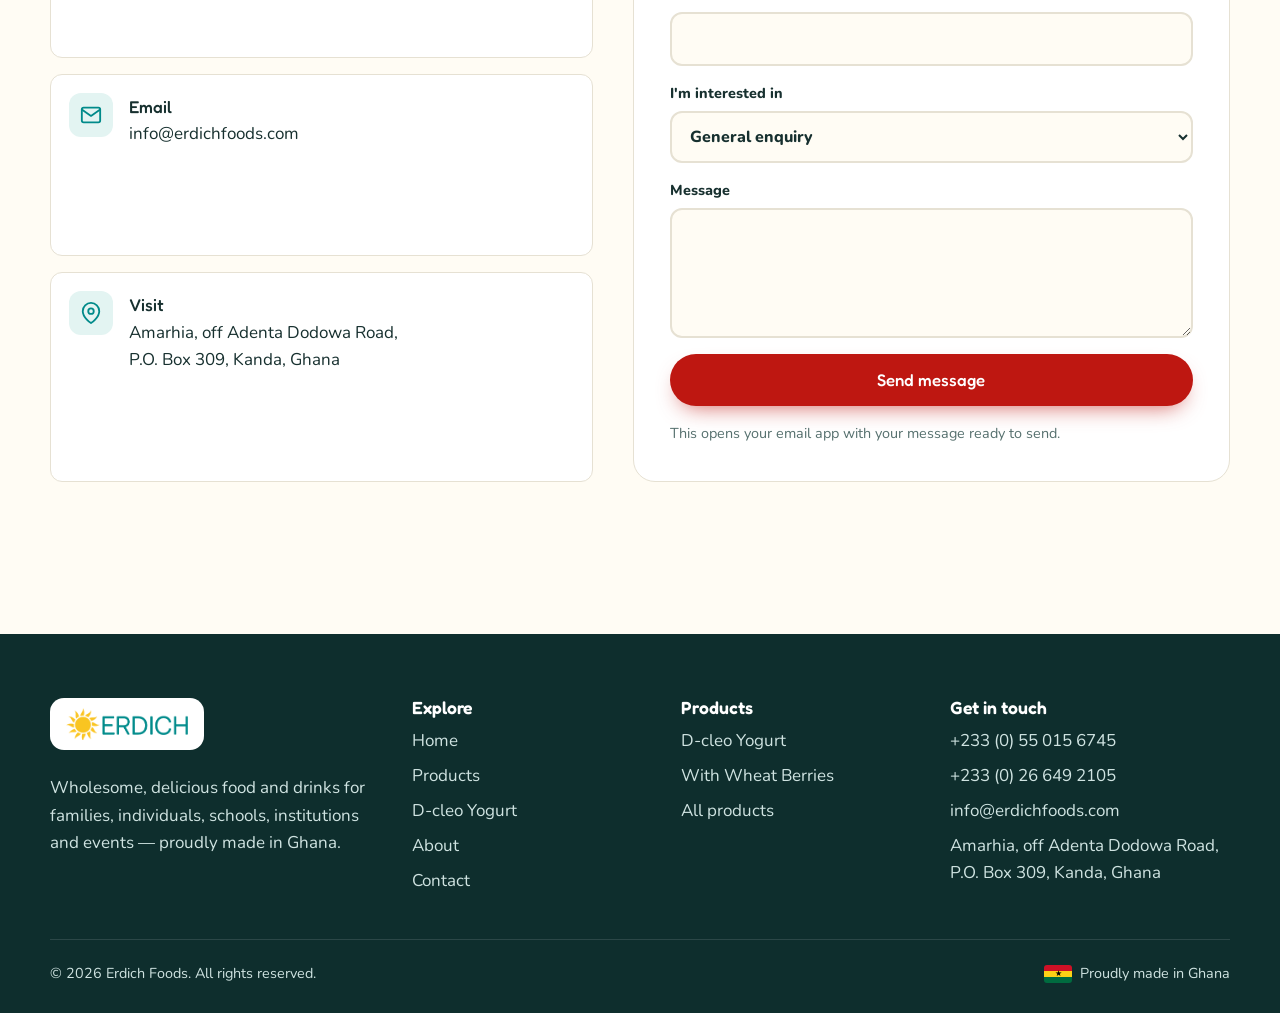
==== commit c9155a8d: "Apply family feedback: wording, lime green accent, photos, options - "Erdich Foods make"; audiences:" ====
--- a/index.html
+++ b/index.html
@@ -3,10 +3,24 @@
 <head>
   <meta charset="utf-8">
   <meta name="viewport" content="width=device-width, initial-scale=1">
-  <title>Erdich Foods — Pure Goodness, Made in Ghana</title>
-  <meta name="description" content="Erdich Foods makes wholesome food and drinks in Ghana, including D-cleo Yogurt — creamy probiotic yogurt in Apple, Strawberry, Mango and Vanilla.">
+  <title>Erdich Foods | D-cleo Yogurt & Wholesome Foods Made in Ghana</title>
+  <meta name="description" content="Erdich Foods make D-cleo Yogurt: creamy probiotic drinking yogurt, plain or flavoured, with or without wheat berries. Made in Ghana for families, schools, corporate institutions and events.">
+  <link rel="canonical" href="https://www.erdichfoodsghana.com/">
   <meta name="theme-color" content="#008A8A">
-  <link rel="icon" href="assets/img/erdich-logo.png">
+  <link rel="icon" href="favicon.ico" sizes="any">
+  <link rel="icon" type="image/png" sizes="48x48" href="assets/img/favicon-48.png">
+  <link rel="apple-touch-icon" href="assets/img/apple-touch-icon.png">
+  <meta property="og:type" content="website">
+  <meta property="og:site_name" content="Erdich Foods">
+  <meta property="og:title" content="Erdich Foods | D-cleo Yogurt & Wholesome Foods Made in Ghana">
+  <meta property="og:description" content="Erdich Foods make D-cleo Yogurt: creamy probiotic drinking yogurt, plain or flavoured, with or without wheat berries. Made in Ghana for families, schools, corporate institutions and events.">
+  <meta property="og:url" content="https://www.erdichfoodsghana.com/">
+  <meta property="og:image" content="https://www.erdichfoodsghana.com/assets/img/og-image.jpg">
+  <meta property="og:image:width" content="1200">
+  <meta property="og:image:height" content="630">
+  <meta property="og:locale" content="en_GH">
+  <meta name="twitter:card" content="summary_large_image">
+  <script type="application/ld+json">{"@context": "https://schema.org", "@graph": [{"@type": "Organization", "@id": "https://www.erdichfoodsghana.com/#org", "name": "Erdich Foods", "alternateName": ["Erdich", "Erdich Foods Ghana"], "url": "https://www.erdichfoodsghana.com/", "logo": "https://www.erdichfoodsghana.com/assets/img/icon-512.png", "email": "info@erdichfoods.com", "telephone": ["+233550156745", "+233266492105"], "address": {"@type": "PostalAddress", "streetAddress": "Amarhia, off Adenta Dodowa Road", "postOfficeBoxNumber": "309", "addressLocality": "Kanda", "addressCountry": "GH"}, "brand": {"@type": "Brand", "name": "D-cleo Yogurt"}}, {"@type": "WebSite", "@id": "https://www.erdichfoodsghana.com/#website", "url": "https://www.erdichfoodsghana.com/", "name": "Erdich Foods", "publisher": {"@id": "https://www.erdichfoodsghana.com/#org"}}]}</script>
   <link rel="preconnect" href="https://fonts.googleapis.com">
   <link rel="preconnect" href="https://fonts.gstatic.com" crossorigin>
   <link href="https://fonts.googleapis.com/css2?family=Fredoka:wght@500;600&family=Nunito:wght@400;700;800&display=swap" rel="stylesheet">
@@ -22,7 +36,7 @@
         <div>
           <span class="eyebrow">Erdich Foods · Ghana</span>
           <h1>Pure goodness,<br><span class="accent">made in Ghana.</span></h1>
-          <p class="lead">Erdich Foods makes wholesome, delicious food and drinks for every family. We start with quality local ingredients and make everything with care.</p>
+          <p class="lead">Erdich Foods make wholesome, delicious food and drinks for families, individuals, corporate institutions, schools, events and more. We start with standard, quality, local ingredients and make everything with care.</p>
           <div class="hero-actions">
             <a class="btn btn-primary" href="products.html">Explore our products</a>
             <a class="btn btn-outline" href="dcleo-yogurt.html">Meet D-cleo Yogurt</a>
@@ -34,10 +48,10 @@
           </div>
         </div>
         <div class="hero-visual">
-          <div class="frame"><img src="assets/img/dcleo-banner.jpg" alt="A bottle of D-cleo strawberry yogurt with wheat berries on a sky-blue background with the words Pure Goodness" width="1080" height="1080"></div>
+          <div class="frame"><img src="assets/img/photo-cooler.jpg" alt="A smiling boy reaching into a cooler full of iced D-cleo Yogurt bottles" width="809" height="1080"></div>
           <span class="chip c1"><i style="background:var(--flavor-strawberry)"></i>Strawberry</span>
           <span class="chip c2"><i style="background:var(--flavor-mango)"></i>Mango</span>
-          <span class="chip c3"><i style="background:var(--flavor-apple)"></i>Apple</span>
+          <span class="chip c3"><i style="background:var(--brand-lime)"></i>Vanilla</span>
         </div>
       </div>
     </section>
@@ -72,8 +86,8 @@
           <h2>Pick your flavour: <span class="text-red" data-flavor-name>Apple</span></h2>
           <p class="lead" data-flavor-note></p>
           <div class="toggle" role="group" aria-label="Product line">
-            <button data-line="classic" aria-pressed="true">Classic</button>
-            <button data-line="wheat" aria-pressed="false">With Wheat Berries</button>
+            <button data-line="classic" aria-pressed="true">Without wheat berries</button>
+            <button data-line="wheat" aria-pressed="false">With wheat berries</button>
           </div>
           <div class="flavor-tabs" data-flavor-tabs role="group" aria-label="Flavour"></div>
           <div class="mini-facts">
@@ -89,12 +103,20 @@
       </div>
     </section>
 
+    <!-- Quote -->
+    <section class="quote-band">
+      <div class="container reveal">
+        <blockquote>Let your food be your medicine, and your medicine be your food.</blockquote>
+      </div>
+    </section>
+
     <!-- Why Erdich -->
     <section class="section">
       <div class="container">
         <div class="section-head center reveal">
-          <span class="eyebrow">Why Erdich</span>
+          <span class="eyebrow">Why choose Erdich</span>
           <h2>Goodness you can taste</h2>
+          <p class="lead">Every meal or food is a powerful opportunity to heal, protect and thrive from the inside out.</p>
         </div>
         <div class="features reveal">
           <div class="feature">
@@ -121,18 +143,51 @@
       </div>
     </section>
 
+    <!-- Who we serve -->
+    <section class="section" style="padding-top:0">
+      <div class="container">
+        <div class="section-head reveal">
+          <span class="eyebrow">Who we serve</span>
+          <h2>Food for <span class="text-teal">everyone</span></h2>
+        </div>
+        <div class="audience reveal">
+          <div>Families<span>Healthy treats at home</span></div>
+          <div>Individuals<span>Nourishment on the go</span></div>
+          <div>Corporate institutions<span>Staff &amp; office supply</span></div>
+          <div>Schools<span>Wholesome for children</span></div>
+          <div>Events<span>Parties, meetings &amp; more</span></div>
+        </div>
+      </div>
+    </section>
+
+    <!-- Gallery -->
+    <section class="section" style="padding-top:0">
+      <div class="container">
+        <div class="section-head reveal">
+          <span class="eyebrow">D-cleo in real life</span>
+          <h2>Enjoyed <span class="text-red">every day</span></h2>
+        </div>
+        <div class="gallery reveal">
+          <figure><img src="assets/img/photo-fridge.jpg" alt="A smiling young woman taking a bottle of D-cleo strawberry yogurt from the fridge" loading="lazy" width="809" height="1080"></figure>
+          <figure><img src="assets/img/photo-hand.jpg" alt="A hand holding D-cleo mango and apple yogurt with wheat berries" loading="lazy" width="810" height="1080"></figure>
+          <figure><img src="assets/img/photo-cooler.jpg" alt="A boy reaching into a cooler of iced D-cleo yogurts" loading="lazy" width="809" height="1080"></figure>
+          <figure><img src="assets/img/photo-bottles.jpg" alt="Three bottles of D-cleo yogurt: mango, apple and strawberry" loading="lazy" width="810" height="1080"></figure>
+        </div>
+      </div>
+    </section>
+
     <!-- About -->
     <section class="section" id="about" style="padding-top:0">
       <div class="container about-grid">
-        <div class="about-img reveal"><img src="assets/img/label-apple.jpg" alt="The full D-cleo Apple Yogurt bottle label" loading="lazy"></div>
+        <div class="about-img reveal"><img src="assets/img/photo-bottles.jpg" alt="Bottles of D-cleo yogurt on a table" loading="lazy" width="810" height="1080" style="aspect-ratio:4/3;object-fit:cover;width:100%"></div>
         <div class="reveal">
           <span class="eyebrow">About us</span>
           <h2>A Ghanaian food company with a <span class="text-red">sunny</span> outlook</h2>
-          <p class="lead">Erdich Foods is based in Amarhia, off the Adenta–Dodowa Road. We make honest, nourishing products that Ghanaian families can trust and enjoy every day.</p>
-          <p>Our first brand, D-cleo Yogurt, is a creamy probiotic drinking yogurt in four flavours. It comes as a classic yogurt, or blended with wheat berries for a filling light meal. More Erdich products are on the way.</p>
+          <p class="lead">Erdich Foods is based in Amarhia, off the Adenta–Dodowa Road. We make honest, nourishing food for families, individuals, corporate institutions, schools and events. It's food you can trust and enjoy every day.</p>
+          <p>Our first brand, D-cleo Yogurt, is a creamy probiotic drinking yogurt. It comes plain or flavoured (Apple, Strawberry, Mango and Vanilla), sweetened or unsweetened, and with or without wheat berries. More products from the Erdich NourishNest are on the way.</p>
           <div class="stats">
             <div class="stat"><strong>4</strong><span>flavours</span></div>
-            <div class="stat"><strong>2</strong><span>yogurt lines</span></div>
+            <div class="stat"><strong>2</strong><span>with or without wheat berries</span></div>
             <div class="stat"><strong>100%</strong><span>made in Ghana</span></div>
           </div>
         </div>
@@ -144,7 +199,7 @@
       <div class="cta-band">
         <div>
           <h2>Want to stock D-cleo in your shop?</h2>
-          <p>We work with retailers, supermarkets and distributors across Ghana. Get in touch for wholesale prices.</p>
+          <p>We supply retailers, supermarkets, schools, corporate institutions and events across Ghana. Get in touch for wholesale prices.</p>
         </div>
         <div class="actions">
           <a class="btn btn-white" href="#contact">Become a stockist</a>
@@ -185,6 +240,8 @@
               <select name="topic">
                 <option>General enquiry</option>
                 <option>Wholesale / becoming a stockist</option>
+                <option>Schools / corporate supply</option>
+                <option>Events &amp; catering</option>
                 <option>Distribution partnership</option>
                 <option>Product feedback</option>
               </select>
--- a/assets/css/styles.css
+++ b/assets/css/styles.css
@@ -44,7 +44,7 @@
   color: var(--brand-teal); text-transform: uppercase; letter-spacing: .08em;
   margin-bottom: 14px;
 }
-.eyebrow::before { content: ""; width: 10px; height: 10px; border-radius: 50%; background: var(--brand-sun); }
+.eyebrow::before { content: ""; width: 10px; height: 10px; border-radius: 50%; background: var(--brand-lime); }
 .lead { font-size: 1.15rem; color: var(--muted); max-width: 56ch; }
 .text-red { color: var(--brand-red); }
 .text-teal { color: var(--brand-teal); }
@@ -330,3 +330,51 @@
 }
 
 .sr-only { position: absolute; width: 1px; height: 1px; overflow: hidden; clip: rect(0 0 0 0); white-space: nowrap; }
+
+/* Lime quote band */
+.quote-band { background: var(--brand-lime); color: #1F3A0B; position: relative; overflow: hidden; }
+.quote-band::before, .quote-band::after {
+  content: ""; position: absolute; border-radius: 50%; background: rgba(255, 255, 255, .16);
+}
+.quote-band::before { width: 340px; height: 340px; left: -120px; top: -160px; }
+.quote-band::after { width: 260px; height: 260px; right: -80px; bottom: -150px; }
+.quote-band .container { position: relative; z-index: 1; text-align: center; padding: clamp(56px, 8vw, 96px) 0; }
+.quote-band blockquote { margin: 0 auto; max-width: 900px; font-family: var(--font-head); font-weight: 600; font-size: clamp(1.7rem, 3.8vw, 2.8rem); line-height: 1.25; }
+.quote-band blockquote::before { content: "“"; display: block; font-size: 4.5rem; line-height: .6; color: #fff; margin-bottom: 14px; }
+.quote-band p { margin: 18px 0 0; font-weight: 700; opacity: .85; }
+
+/* Who we serve */
+.audience { display: grid; grid-template-columns: repeat(5, 1fr); gap: 16px; }
+.audience div {
+  background: var(--surface); border: 2px solid var(--line); border-top: 6px solid var(--brand-lime);
+  border-radius: var(--radius-sm); padding: 20px 16px; text-align: center; font-family: var(--font-head); font-weight: 500; font-size: 1.1rem;
+}
+.audience div:nth-child(2) { border-top-color: var(--brand-teal); }
+.audience div:nth-child(3) { border-top-color: var(--brand-red); }
+.audience div:nth-child(4) { border-top-color: var(--brand-sun); }
+.audience div:nth-child(5) { border-top-color: var(--flavor-strawberry); }
+.audience span { display: block; font-family: var(--font-body); font-weight: 700; font-size: .85rem; color: var(--muted); margin-top: 4px; }
+@media (max-width: 900px) { .audience { grid-template-columns: repeat(2, 1fr); } }
+@media (max-width: 420px) { .audience { grid-template-columns: 1fr; } }
+
+/* Photo gallery */
+.gallery { display: grid; grid-template-columns: repeat(4, 1fr); gap: 18px; }
+.gallery figure { margin: 0; border-radius: var(--radius); overflow: hidden; box-shadow: var(--shadow); aspect-ratio: 3 / 4; }
+.gallery figure:nth-child(even) { transform: translateY(28px); }
+.gallery img { width: 100%; height: 100%; object-fit: cover; transition: transform .5s; }
+.gallery figure:hover img { transform: scale(1.04); }
+@media (max-width: 900px) { .gallery { grid-template-columns: repeat(2, 1fr); } }
+@media (max-width: 420px) { .gallery figure:nth-child(even) { transform: none; } }
+
+/* Yogurt options */
+.options { display: grid; grid-template-columns: repeat(3, 1fr); gap: 18px; margin-bottom: 44px; }
+.option { background: var(--surface); border: 1px solid var(--line); border-radius: var(--radius); padding: 24px; }
+.option .pair { display: flex; flex-wrap: wrap; gap: 8px; margin-top: 12px; }
+.option .pair span { background: var(--teal-50); color: var(--brand-teal); font-weight: 800; font-size: .9rem; padding: 6px 14px; border-radius: 999px; }
+.option:nth-child(2) .pair span { background: #EAF5DD; color: #3F6E12; }
+.option:nth-child(3) .pair span { background: #FDE7E6; color: var(--brand-red); }
+.option h3 { margin-bottom: 4px; }
+.option p { color: var(--muted); margin: 0; font-size: .97rem; }
+@media (max-width: 860px) { .options { grid-template-columns: 1fr; } }
+
+.hero-visual .frame img { width: 100%; aspect-ratio: 3 / 4; object-fit: cover; }
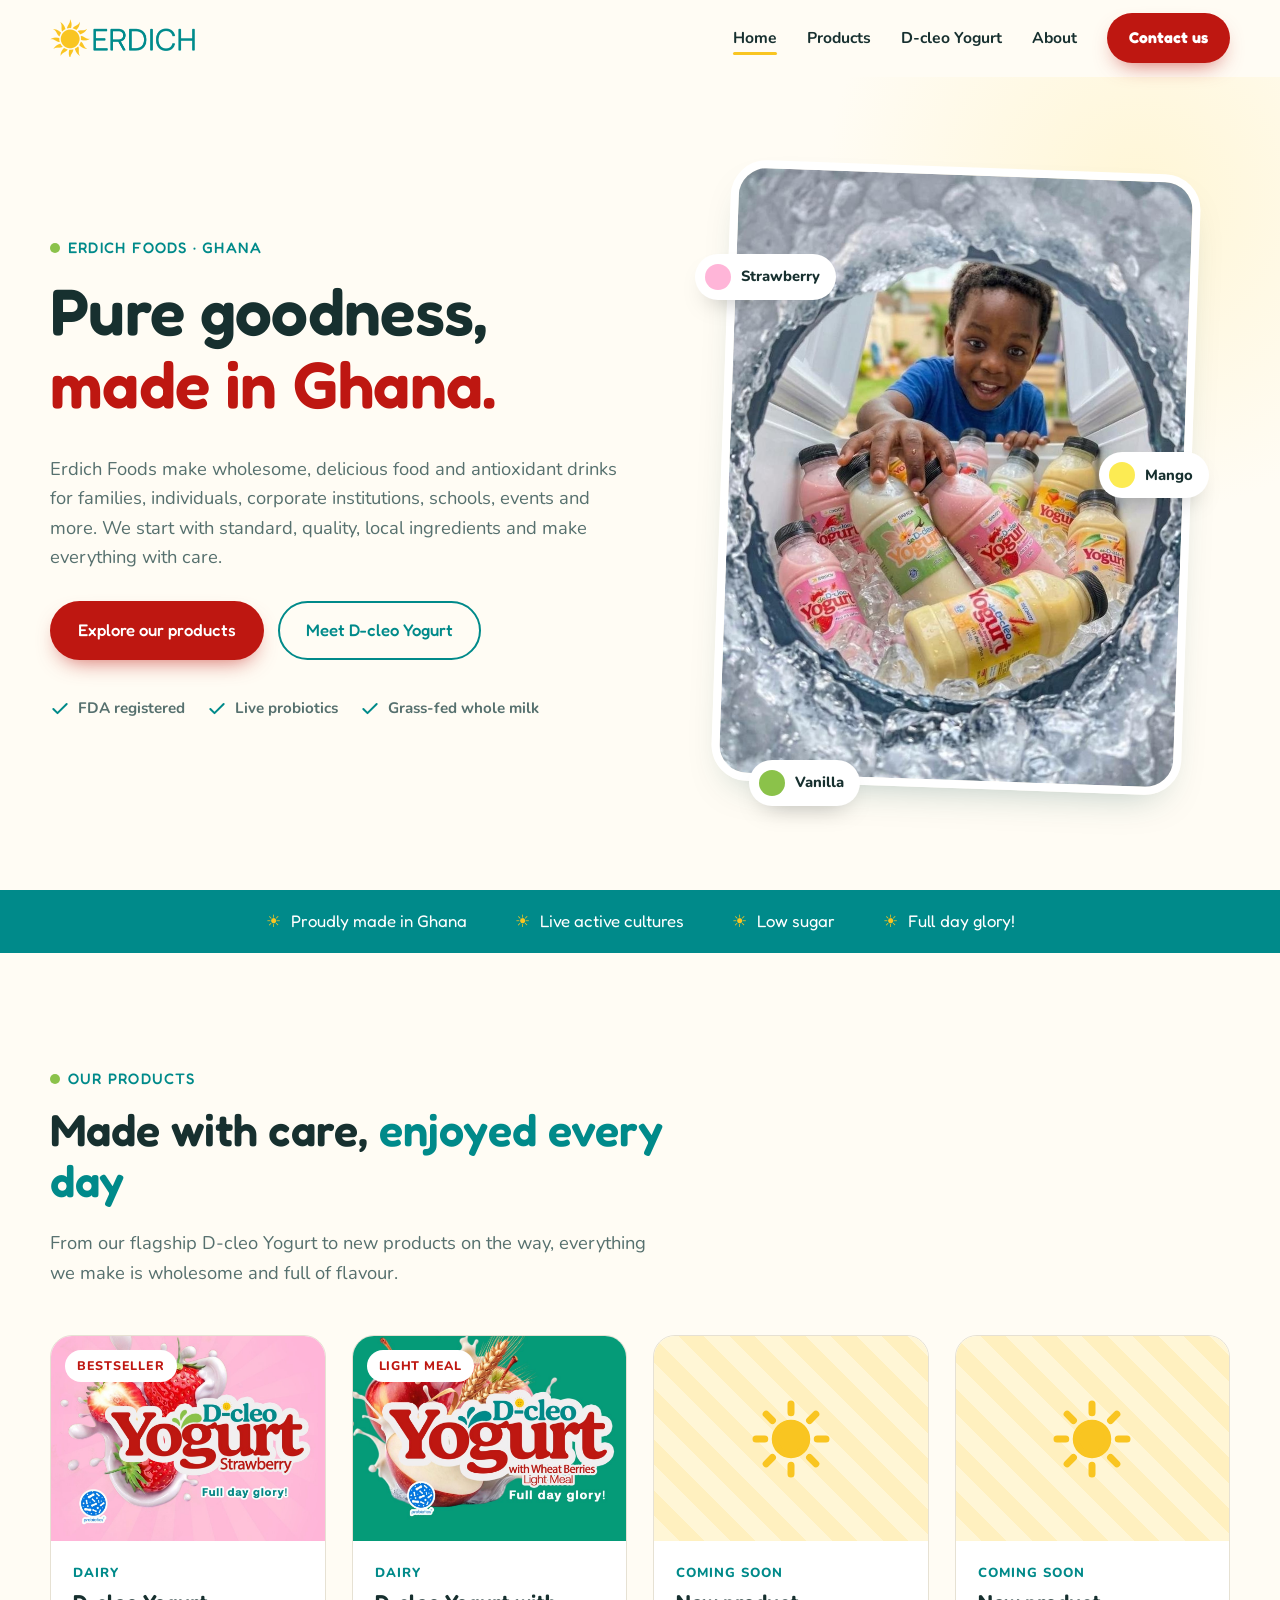
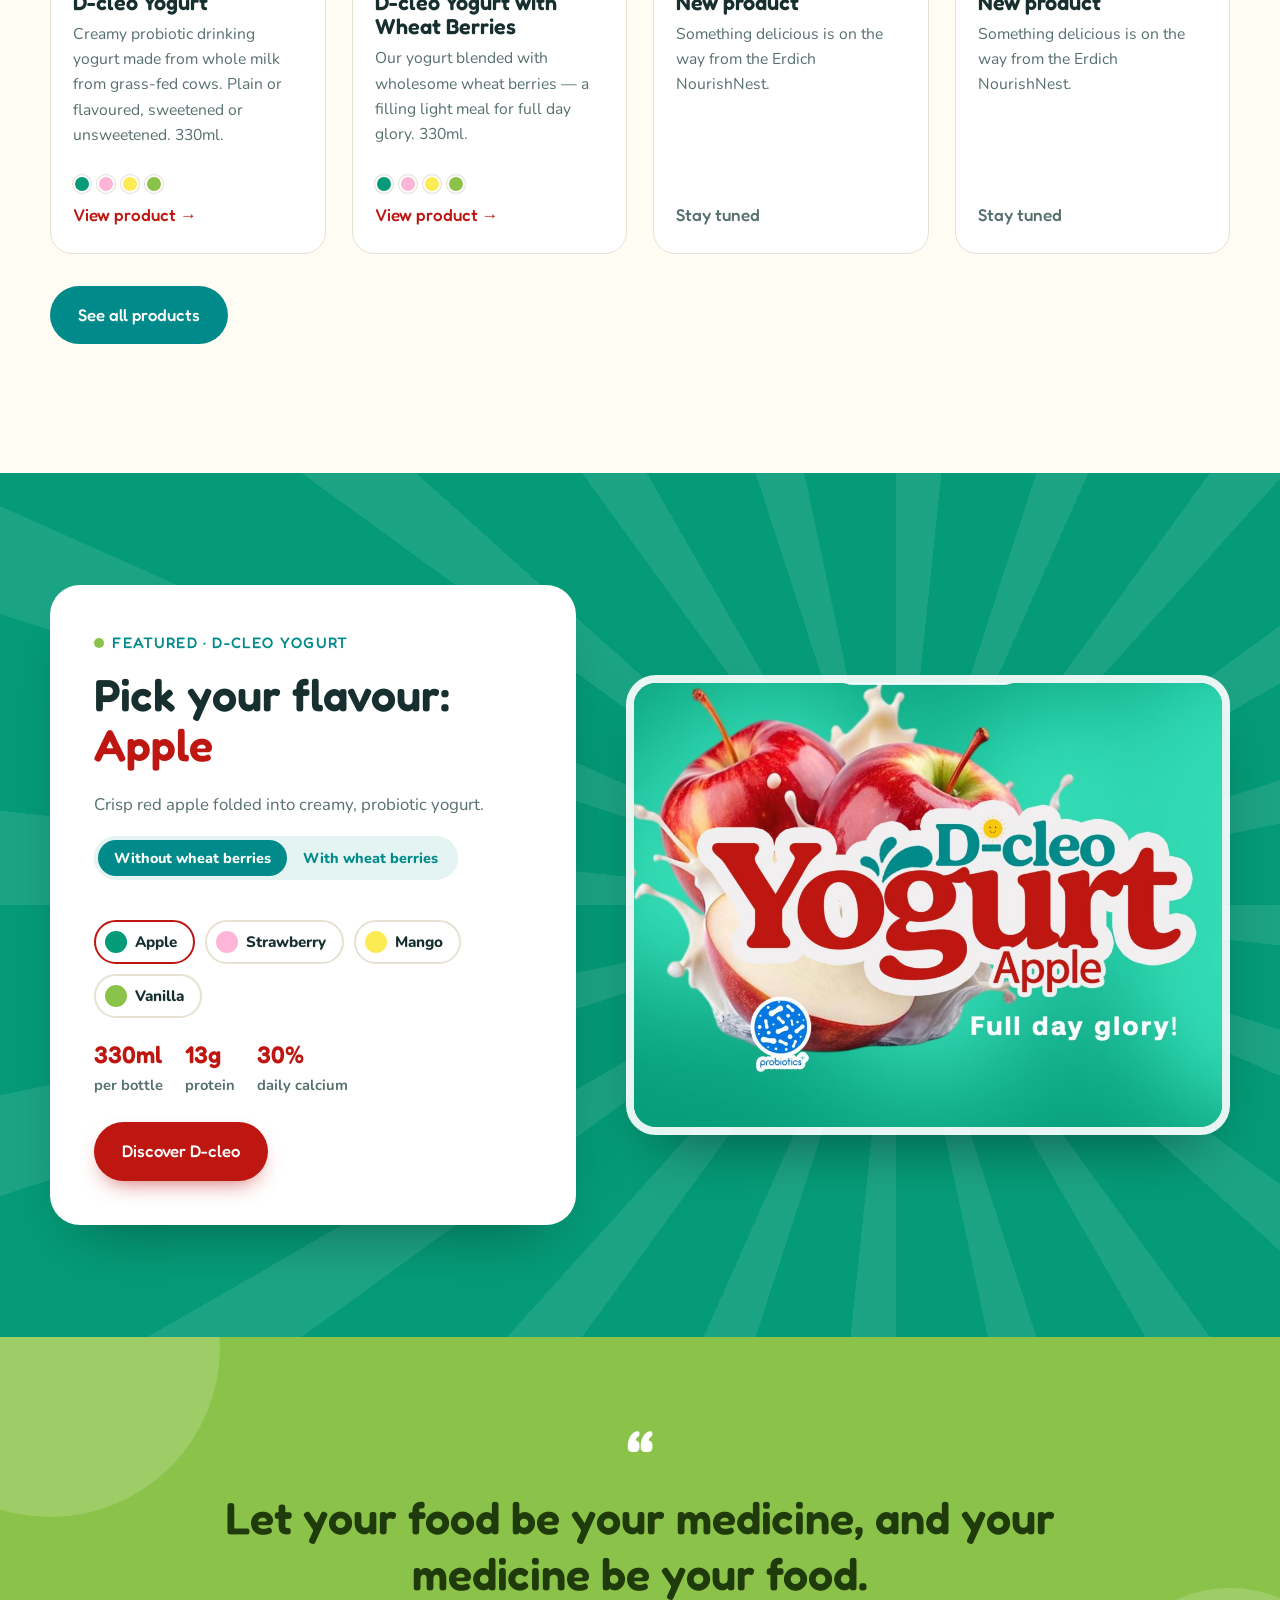
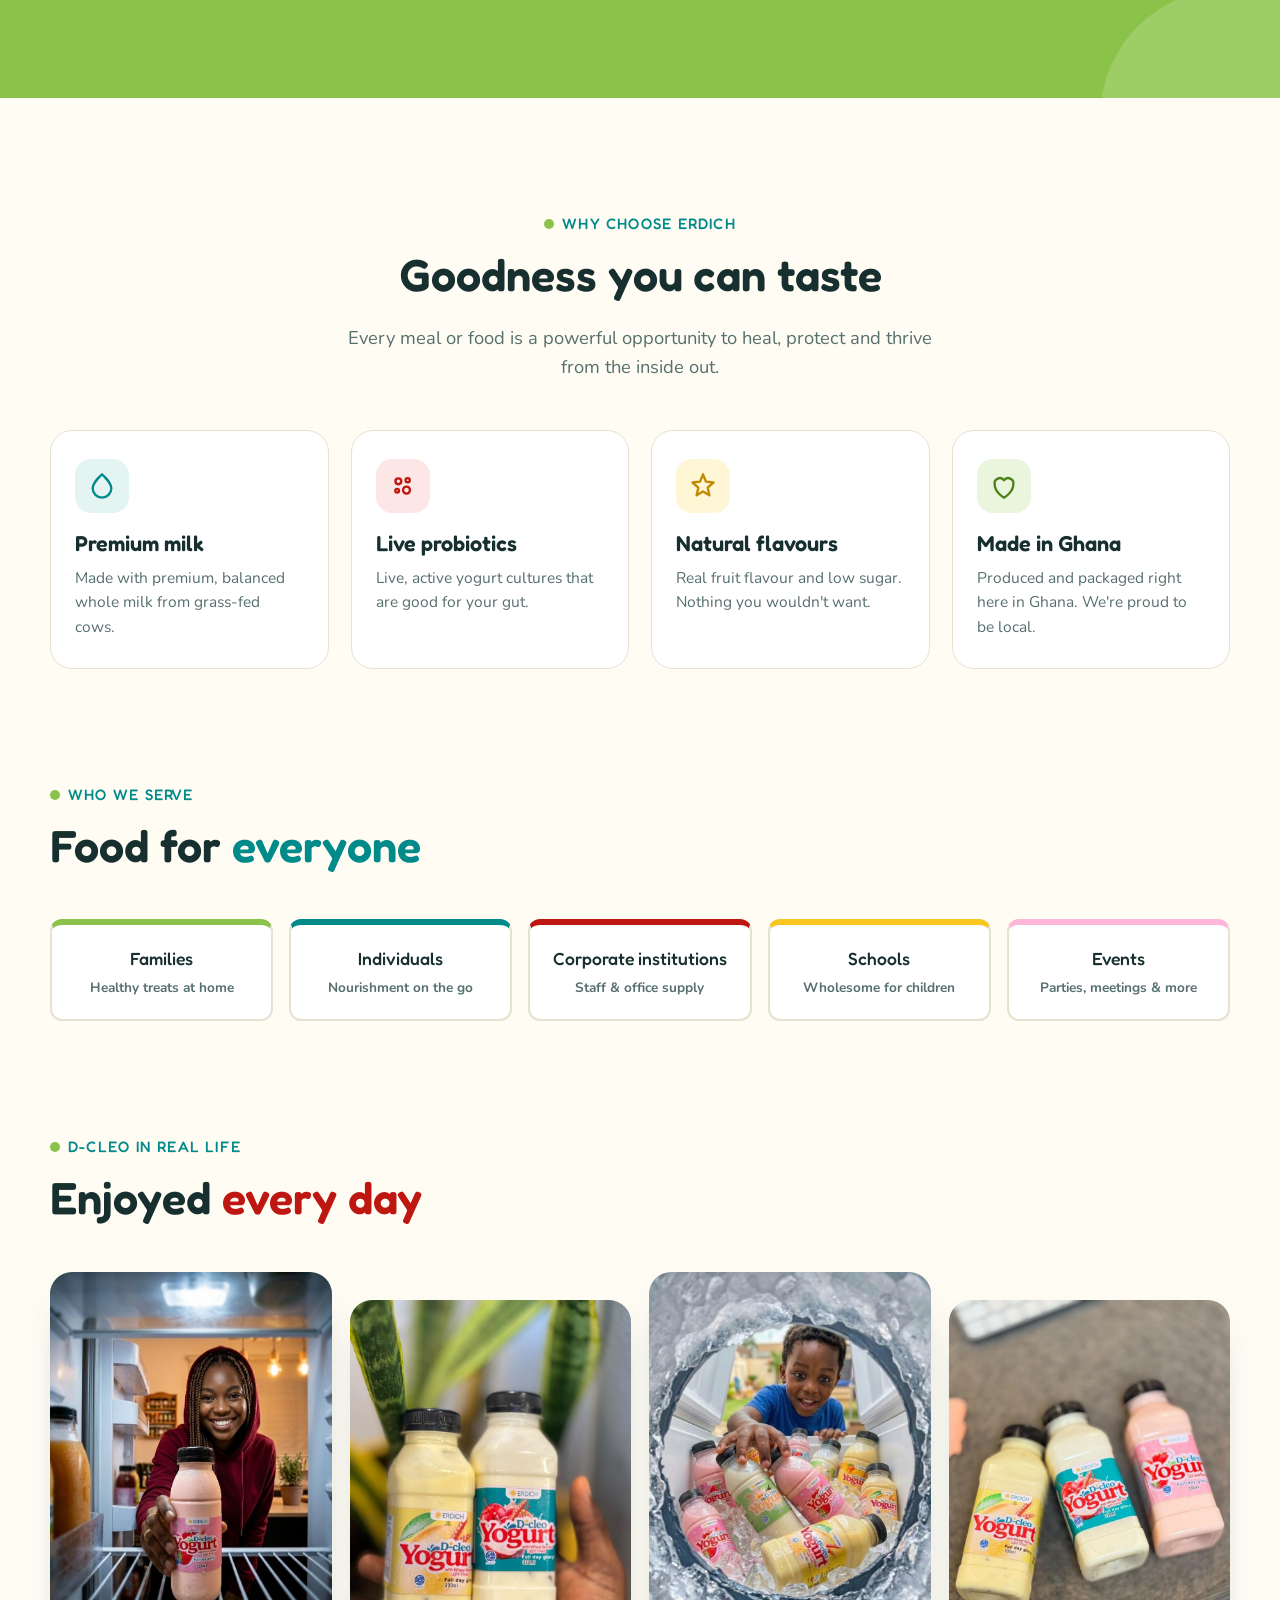
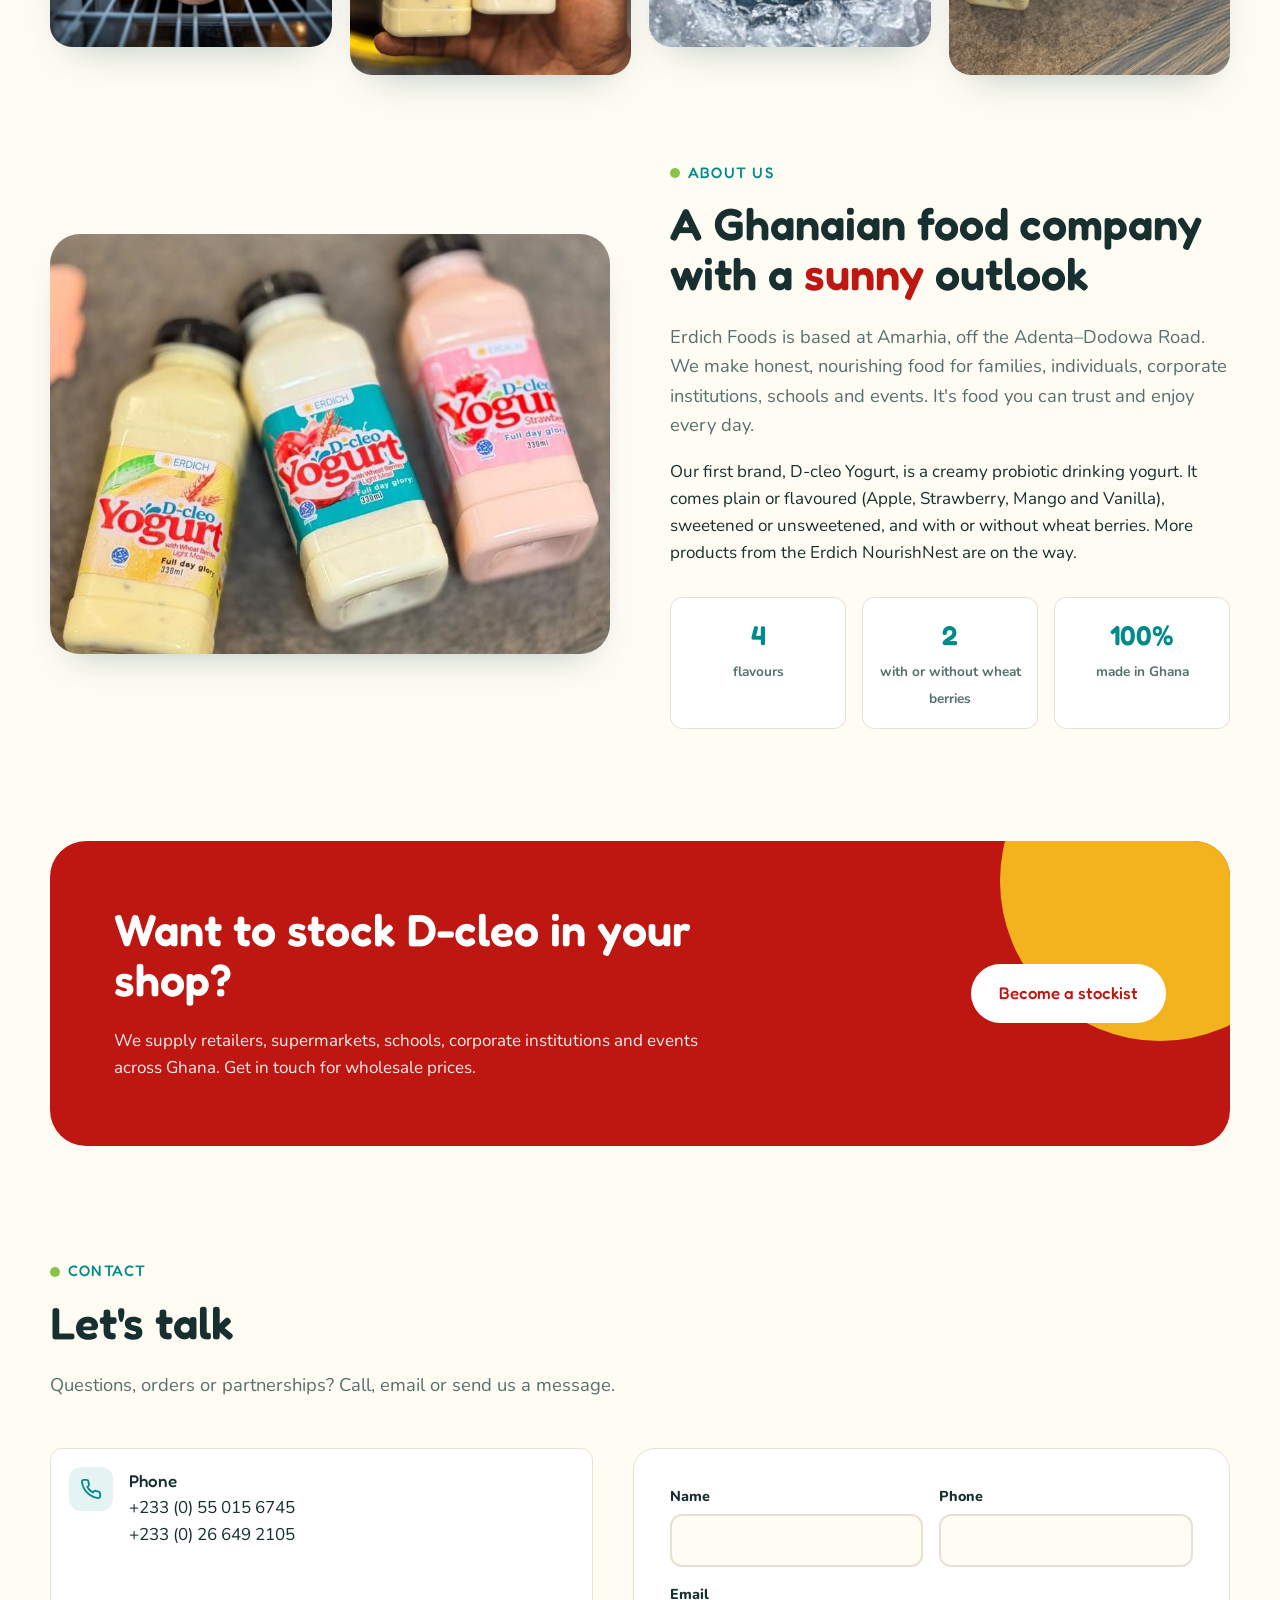
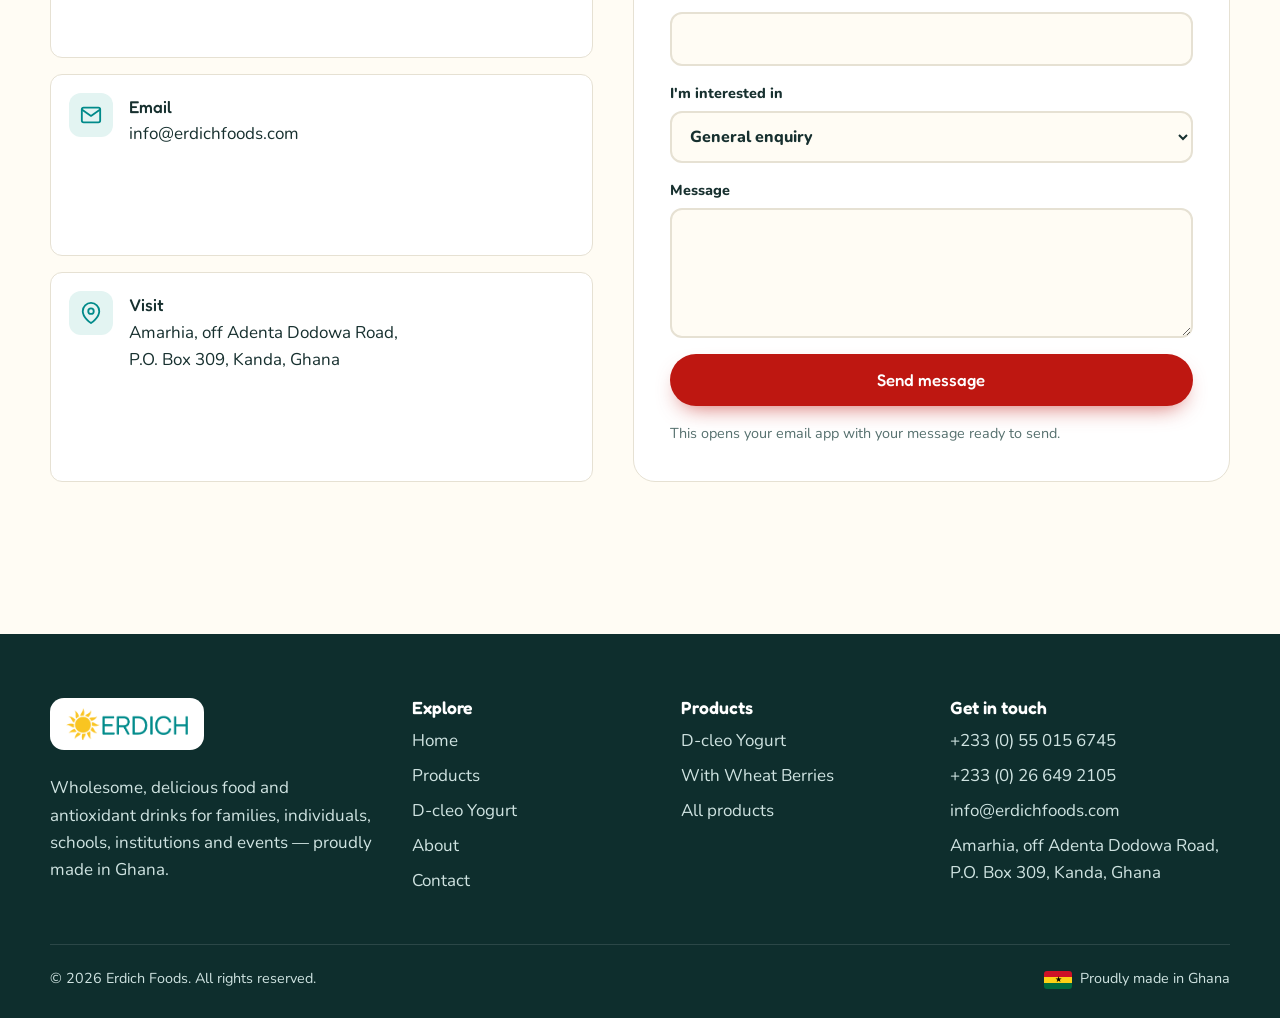
==== commit 91f4b37f: "Wording fixes: "based at Amarhia", antioxidant drinks, correct photo tags Co-Authored-By: Claude Opu" ====
--- a/index.html
+++ b/index.html
@@ -36,7 +36,7 @@
         <div>
           <span class="eyebrow">Erdich Foods · Ghana</span>
           <h1>Pure goodness,<br><span class="accent">made in Ghana.</span></h1>
-          <p class="lead">Erdich Foods make wholesome, delicious food and drinks for families, individuals, corporate institutions, schools, events and more. We start with standard, quality, local ingredients and make everything with care.</p>
+          <p class="lead">Erdich Foods make wholesome, delicious food and antioxidant drinks for families, individuals, corporate institutions, schools, events and more. We start with standard, quality, local ingredients and make everything with care.</p>
           <div class="hero-actions">
             <a class="btn btn-primary" href="products.html">Explore our products</a>
             <a class="btn btn-outline" href="dcleo-yogurt.html">Meet D-cleo Yogurt</a>
@@ -183,7 +183,7 @@
         <div class="reveal">
           <span class="eyebrow">About us</span>
           <h2>A Ghanaian food company with a <span class="text-red">sunny</span> outlook</h2>
-          <p class="lead">Erdich Foods is based in Amarhia, off the Adenta–Dodowa Road. We make honest, nourishing food for families, individuals, corporate institutions, schools and events. It's food you can trust and enjoy every day.</p>
+          <p class="lead">Erdich Foods is based at Amarhia, off the Adenta–Dodowa Road. We make honest, nourishing food for families, individuals, corporate institutions, schools and events. It's food you can trust and enjoy every day.</p>
           <p>Our first brand, D-cleo Yogurt, is a creamy probiotic drinking yogurt. It comes plain or flavoured (Apple, Strawberry, Mango and Vanilla), sweetened or unsweetened, and with or without wheat berries. More products from the Erdich NourishNest are on the way.</p>
           <div class="stats">
             <div class="stat"><strong>4</strong><span>flavours</span></div>
